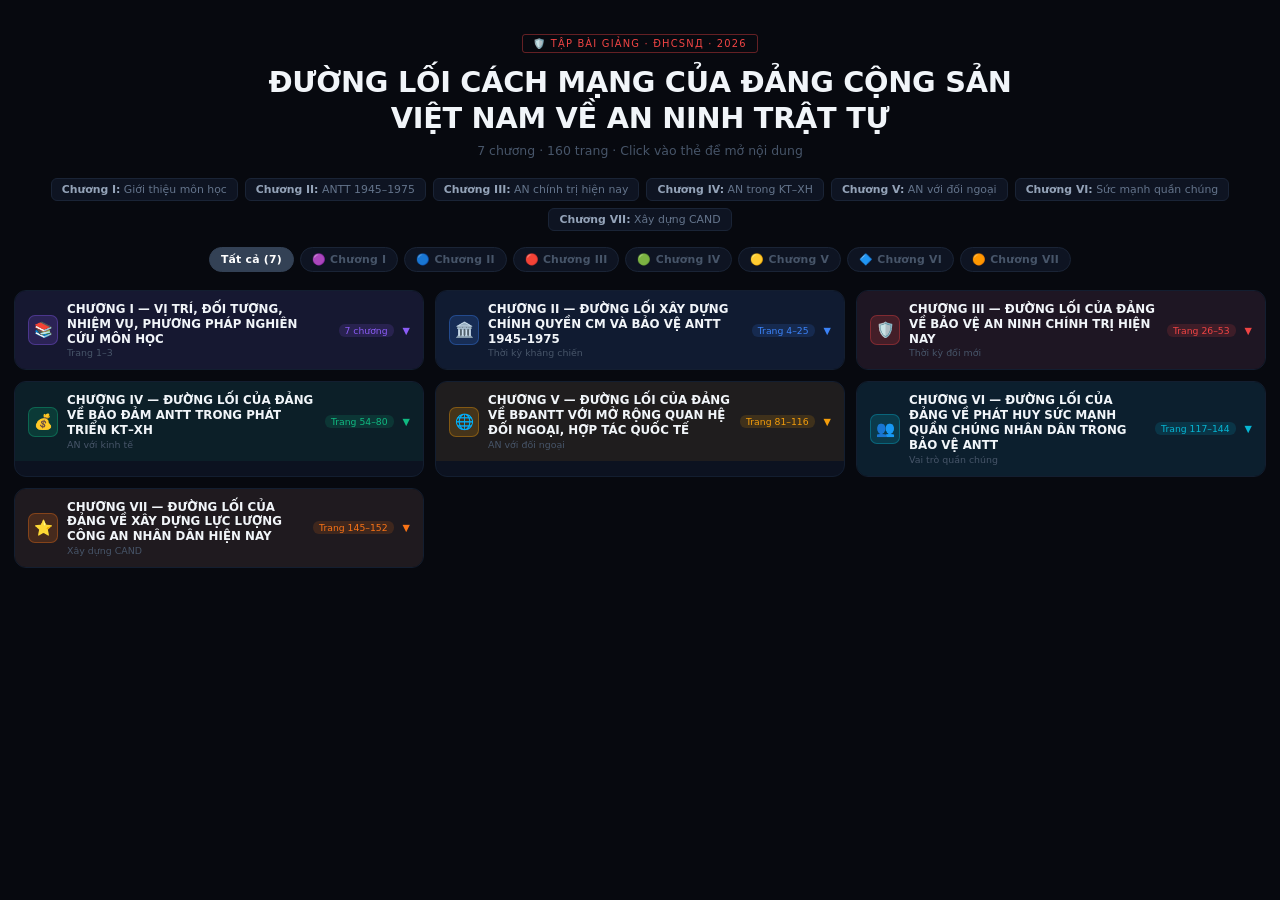
==== data/dlcm.html @ 5ccb7680 "Create dlcm.html" ====
<!DOCTYPE html>
<html lang="vi">
<head>
<meta charset="UTF-8">
<meta name="viewport" content="width=device-width, initial-scale=1.0">
<title>Mindmap — Đường Lối CM về ANTT</title>
<style>
*{box-sizing:border-box;margin:0;padding:0}
body{font-family:'Segoe UI',system-ui,sans-serif;background:#07090f;color:#e2e8f0;min-height:100vh}

.hdr{text-align:center;padding:32px 16px 10px}
.hdr-badge{display:inline-block;font-size:.62rem;letter-spacing:.12em;text-transform:uppercase;color:#ef4444;border:1px solid #ef444466;padding:3px 10px;border-radius:3px;margin-bottom:12px}
.hdr h1{font-size:clamp(1.1rem,3vw,1.8rem);font-weight:800;color:#f1f5f9;letter-spacing:-.01em;line-height:1.25}
.hdr p{color:#475569;font-size:.78rem;margin-top:6px}

.stats{display:flex;gap:7px;flex-wrap:wrap;justify-content:center;padding:10px 20px 16px}
.st{font-size:.68rem;color:#64748b;background:#0e1422;border:1px solid #1a2436;border-radius:6px;padding:4px 10px}
.st b{color:#94a3b8}

.tabs{display:flex;flex-wrap:wrap;gap:6px;justify-content:center;padding:0 16px 18px}
.tab{font-size:.68rem;font-weight:700;padding:5px 11px;border-radius:20px;border:1.5px solid #1a2436;background:#0e1422;color:#475569;cursor:pointer;transition:all .16s;letter-spacing:.02em}
.tab:hover{color:#cbd5e1;border-color:#334155}
.tab.on{color:#fff !important;background:var(--c) !important;border-color:var(--c) !important}

.grid{display:grid;grid-template-columns:repeat(auto-fill,minmax(305px,1fr));gap:11px;padding:0 14px 50px;max-width:1500px;margin:0 auto}

.card{background:#0c1220;border-radius:12px;border:1.5px solid #131e30;overflow:hidden;transition:transform .15s,box-shadow .15s}
.card:hover{transform:translateY(-2px);box-shadow:0 8px 24px rgba(0,0,0,.6)}
.card.on{border-color:var(--ac)}

.chd{display:flex;align-items:center;gap:9px;padding:11px 13px;cursor:pointer;background:color-mix(in srgb,var(--ac) 8%,#0c1220);user-select:none}
.cico{width:30px;height:30px;border-radius:7px;background:color-mix(in srgb,var(--ac) 18%,transparent);border:1px solid color-mix(in srgb,var(--ac) 35%,transparent);display:flex;align-items:center;justify-content:center;font-size:.95rem;flex-shrink:0}
.cmeta{flex:1;min-width:0}
.cttl{font-size:.74rem;font-weight:800;color:#f1f5f9;line-height:1.25}
.csub{font-size:.59rem;color:#475569;margin-top:1px}
.cbg{font-size:.58rem;padding:1px 6px;border-radius:6px;background:color-mix(in srgb,var(--ac) 15%,transparent);color:var(--ac);flex-shrink:0}
.carr{font-size:.6rem;color:var(--ac);flex-shrink:0;transition:transform .2s}
.card.on .carr{transform:rotate(180deg)}

.cbd{max-height:0;overflow:hidden;transition:max-height .35s ease}
.card.on .cbd{max-height:1400px;overflow-y:auto}
.cbd::-webkit-scrollbar{width:3px}
.cbd::-webkit-scrollbar-thumb{background:#1a2436}
.cbi{padding:11px 13px}

.sec{margin-bottom:10px}
.sec:last-child{margin-bottom:0}
.stt{font-size:.59rem;font-weight:800;text-transform:uppercase;letter-spacing:.08em;color:var(--ac);margin-bottom:4px;padding-bottom:3px;border-bottom:1px solid color-mix(in srgb,var(--ac) 18%,transparent);display:flex;align-items:center;gap:4px}
.stt::before{content:'';width:4px;height:4px;border-radius:50%;background:var(--ac);flex-shrink:0}

.ul{list-style:none;padding-left:5px;border-left:2px solid color-mix(in srgb,var(--ac) 30%,transparent)}
.ul li{font-size:.69rem;color:#6b8099;padding:2.5px 0 2.5px 8px;line-height:1.45;position:relative}
.ul li::before{content:'›';position:absolute;left:-1px;color:var(--ac);font-size:.72rem;top:2px}
.ul li b{color:#b8cce0;font-weight:600}
.ul li em{color:#60a5fa;font-style:normal}
.ul li u{text-decoration:none;color:#fbbf24}

/* sub-bullets */
.sub{list-style:none !important;padding-left:10px !important;border-left:1px dashed color-mix(in srgb,var(--ac) 20%,transparent) !important;margin-top:2px}
.sub li::before{content:'·' !important;left:0 !important;top:2px !important;font-size:.9rem !important}
.sub li{font-size:.66rem !important;color:#4d6680 !important}

/* timeline steps */
.steps{}
.step{display:flex;gap:7px;margin-bottom:6px;align-items:flex-start}
.snum{min-width:18px;height:18px;border-radius:50%;background:var(--ac);display:flex;align-items:center;justify-content:center;font-size:.58rem;font-weight:800;color:#fff;flex-shrink:0;margin-top:1px}
.stxt{font-size:.68rem;color:#6b8099;line-height:1.4}
.stxt b{color:#b8cce0}

/* compare 2 cols */
.cmp{display:grid;grid-template-columns:1fr 1fr;gap:6px;margin-top:4px}
.col h4{font-size:.6rem;font-weight:800;text-transform:uppercase;letter-spacing:.05em;color:var(--ac);margin-bottom:3px;padding-bottom:2px;border-bottom:1px solid color-mix(in srgb,var(--ac) 20%,transparent)}
.col ul{list-style:none;padding:0}
.col ul li{font-size:.66rem;color:#6b8099;padding:2px 0 2px 7px;position:relative;line-height:1.35}
.col ul li::before{content:'•';position:absolute;left:0;color:var(--ac);font-size:.55rem;top:4px}

/* pills */
.pills{display:flex;flex-direction:column;gap:4px;margin-top:4px}
.pill{display:flex;align-items:flex-start;gap:7px;padding:5px 8px;border-radius:5px;border:1px solid color-mix(in srgb,var(--ac) 20%,transparent);background:color-mix(in srgb,var(--ac) 6%,transparent)}
.pill-lbl{font-size:.62rem;font-weight:700;color:var(--ac);white-space:nowrap;min-width:80px;padding-top:1px}
.pill-txt{font-size:.66rem;color:#6b8099;line-height:1.35}

hr.div{border:none;border-top:1px solid #131e30;margin:8px 0}
.hidden{display:none!important}
</style>
</head>
<body>
<div class="hdr">
  <div class="hdr-badge">🛡️ Tập bài giảng · ĐHCSNД · 2026</div>
  <h1>ĐƯỜNG LỐI CÁCH MẠNG CỦA ĐẢNG CỘNG SẢN<br>VIỆT NAM VỀ AN NINH TRẬT TỰ</h1>
  <p>7 chương · 160 trang · Click vào thẻ để mở nội dung</p>
</div>

<div class="stats">
  <div class="st"><b>Chương I:</b> Giới thiệu môn học</div>
  <div class="st"><b>Chương II:</b> ANTT 1945–1975</div>
  <div class="st"><b>Chương III:</b> AN chính trị hiện nay</div>
  <div class="st"><b>Chương IV:</b> AN trong KT–XH</div>
  <div class="st"><b>Chương V:</b> AN với đối ngoại</div>
  <div class="st"><b>Chương VI:</b> Sức mạnh quần chúng</div>
  <div class="st"><b>Chương VII:</b> Xây dựng CAND</div>
</div>

<div class="tabs">
  <div class="tab on" data-f="all" style="--c:#334155">Tất cả (7)</div>
  <div class="tab" data-f="c1" style="--c:#8b5cf6">🟣 Chương I</div>
  <div class="tab" data-f="c2" style="--c:#3b82f6">🔵 Chương II</div>
  <div class="tab" data-f="c3" style="--c:#ef4444">🔴 Chương III</div>
  <div class="tab" data-f="c4" style="--c:#10b981">🟢 Chương IV</div>
  <div class="tab" data-f="c5" style="--c:#f59e0b">🟡 Chương V</div>
  <div class="tab" data-f="c6" style="--c:#06b6d4">🔷 Chương VI</div>
  <div class="tab" data-f="c7" style="--c:#f97316">🟠 Chương VII</div>
</div>

<div class="grid" id="grid"></div>

<script>
const DATA=[
/* ═══ CHƯƠNG I ═══ */
{id:'c1',ac:'#8b5cf6',ico:'📚',bg:'7 chương',
title:'CHƯƠNG I — VỊ TRÍ, ĐỐI TƯỢNG, NHIỆM VỤ, PHƯƠNG PHÁP NGHIÊN CỨU MÔN HỌC',
sub:'Trang 1–3',
html:`
<div class="sec"><div class="stt">I. Vị trí môn học</div>
<ul class="ul">
  <li>Thuộc <b>các môn lý luận chính trị</b> trong chương trình đào tạo CAND</li>
  <li>Nghiên cứu vận dụng <b>chủ nghĩa Mác–Lênin</b> vào thực tiễn bảo vệ chính quyền cách mạng và Tổ quốc XHCN</li>
  <li>Trang bị kiến thức về <b>quá trình Đảng lãnh đạo ANTT</b> từ 1945 đến nay</li>
  <li>Góp phần củng cố <b>niềm tin vào vai trò lãnh đạo của Đảng</b> đối với cán bộ, chiến sỹ CAND</li>
  <li>Trang bị phương pháp luận <b>nắm bắt tình hình, dự báo xu hướng</b> vận động của thực tiễn</li>
</ul></div>
<div class="sec"><div class="stt">II. Đối tượng & Nhiệm vụ nghiên cứu</div>
<ul class="ul">
  <li><b>Đối tượng:</b> Đường lối, chủ trương, chính sách của Đảng CSVN về bảo vệ ANTT trong các thời kỳ lịch sử</li>
  <li><b>Nhiệm vụ 1:</b> Làm rõ <em>cơ sở lý luận, thực tiễn</em> hình thành đường lối ANTT của Đảng</li>
  <li><b>Nhiệm vụ 2:</b> Phân tích <em>nội dung đường lối</em> qua từng giai đoạn lịch sử</li>
  <li><b>Nhiệm vụ 3:</b> Rút ra <em>bài học kinh nghiệm</em> phục vụ công tác CAND hiện nay</li>
</ul></div>
<div class="sec"><div class="stt">III. Phương pháp nghiên cứu</div>
<ul class="ul">
  <li><b>Cơ sở phương pháp luận:</b> Chủ nghĩa duy vật biện chứng và duy vật lịch sử</li>
  <li><b>Phương pháp lịch sử – logic:</b> Phân tích sự kiện gắn với bối cảnh cụ thể</li>
  <li><b>Phương pháp phân tích tổng hợp:</b> Từ thực tiễn rút ra quy luật, bài học</li>
  <li><b>Phương pháp so sánh:</b> Đối chiếu giữa các giai đoạn, các thời kỳ</li>
  <li>Gắn lý luận với <em>thực tiễn công tác bảo vệ ANTT</em></li>
</ul></div>
`},

/* ═══ CHƯƠNG II ═══ */
{id:'c2',ac:'#3b82f6',ico:'🏛️',bg:'Trang 4–25',
title:'CHƯƠNG II — ĐƯỜNG LỐI XÂY DỰNG CHÍNH QUYỀN CM VÀ BẢO VỆ ANTT 1945–1975',
sub:'Thời kỳ kháng chiến',
html:`
<div class="sec"><div class="stt">I. Giai đoạn 1945–1954</div>
<div class="sec"><div class="stt" style="font-size:.56rem">1. Chủ trương 1945–1946 (Chỉ thị Kháng chiến kiến quốc 25/11/1945)</div>
<ul class="ul">
  <li><b>Bối cảnh:</b> Chính quyền non trẻ đối phó "thù trong giặc ngoài" — Pháp tái xâm lược, Tưởng Giới Thạch chiếm miền Bắc</li>
  <li><b>4 nhiệm vụ cấp bách:</b> <em>Củng cố chính quyền – Chống thực dân Pháp – Bài trừ nội phản – Cải thiện đời sống nhân dân</em></li>
  <li><b>Về AN:</b> Trừng trị bọn phản quốc, bọn chia rẽ, bọn đầu cơ tích trữ, bọn lạm quyền nhiễu dân</li>
  <li><b>Đề phòng:</b> Bọn Tưởng và tay sai, phản động Nhật, Việt gian thân Pháp chui vào Đảng phá hoại</li>
  <li><b>Kết quả:</b> Xây dựng nền móng chế độ dân chủ nhân dân; Quốc hội, Hiến pháp, CAND được thiết lập</li>
</ul></div>
<div class="sec"><div class="stt" style="font-size:.56rem">2. Chủ trương kháng chiến chống Pháp 1946–1954</div>
<ul class="ul">
  <li><b>Ngày 19/12/1946:</b> Lời kêu gọi Toàn quốc kháng chiến — Bác Hồ phát trên Đài TNVN</li>
  <li><b>Đường lối:</b> Kháng chiến toàn dân, toàn diện, trường kỳ, tự lực cánh sinh</li>
  <li><b>Bảo vệ ANTT:</b> Xây dựng lực lượng vũ trang nhân dân, bảo vệ vùng hậu phương kháng chiến</li>
  <li><b>Chiến thắng Điện Biên Phủ (5/1954)</b> → Hiệp định Genève → miền Bắc hoàn toàn giải phóng</li>
</ul></div></div>
<div class="sec"><div class="stt">II. Giai đoạn 1954–1975</div>
<div class="sec"><div class="stt" style="font-size:.56rem">1. Giai đoạn 1954–1964</div>
<ul class="ul">
  <li><b>Nhiệm vụ kép:</b> Miền Bắc xây dựng XHCN + Miền Nam tiếp tục cách mạng dân tộc dân chủ</li>
  <li>Đấu tranh chống âm mưu <b>chia cắt lâu dài</b> đất nước của đế quốc Mỹ–Diệm</li>
  <li>Xây dựng <b>lực lượng CAND chính quy</b> bảo vệ hậu phương miền Bắc</li>
</ul></div>
<div class="sec"><div class="stt" style="font-size:.56rem">2. Giai đoạn 1965–1975</div>
<ul class="ul">
  <li>Mỹ leo thang chiến tranh → <b>chiến đấu chống chiến tranh phá hoại miền Bắc</b></li>
  <li>Đường lối: Phát huy sức mạnh toàn dân + phát triển lực lượng vũ trang ba thứ quân</li>
  <li>CAND bảo vệ trật tự hậu phương, đấu tranh chống gián điệp, biệt kích</li>
  <li><b>30/4/1975:</b> Đại thắng Mùa Xuân — Thống nhất Tổ quốc</li>
</ul></div>
<div class="sec"><div class="stt" style="font-size:.56rem">3. Kết quả & Bài học kinh nghiệm</div>
<ul class="ul">
  <li>Bảo vệ vững chắc <b>chính quyền cách mạng</b> qua 30 năm kháng chiến</li>
  <li>Bài học: <em>Phát huy sức mạnh toàn dân, kết hợp đấu tranh chính trị – quân sự – AN</em></li>
  <li>Xây dựng được lực lượng <b>CAND trung thành, tinh nhuệ</b> phục vụ kháng chiến</li>
</ul></div>
`},

/* ═══ CHƯƠNG III ═══ */
{id:'c3',ac:'#ef4444',ico:'🛡️',bg:'Trang 26–53',
title:'CHƯƠNG III — ĐƯỜNG LỐI CỦA ĐẢNG VỀ BẢO VỆ AN NINH CHÍNH TRỊ HIỆN NAY',
sub:'Thời kỳ đổi mới',
html:`
<div class="sec"><div class="stt">I. Chủ trương của Đảng về AN chính trị</div>
<div class="sec"><div class="stt" style="font-size:.56rem">1. Các yếu tố tác động</div>
<ul class="ul">
  <li><b>Bên ngoài:</b> CNXH thế giới sụp đổ (Liên Xô, Đông Âu 1989–1991); chủ nghĩa đế quốc đẩy mạnh <em>"diễn biến hòa bình"</em></li>
  <li><b>Bên trong:</b> Khó khăn kinh tế–xã hội thời kỳ bao cấp; các thế lực thù địch lợi dụng kích động</li>
  <li><b>Việt Nam</b> trở thành <u>trọng điểm đánh phá</u> trong chiến lược diễn biến hòa bình của đế quốc Mỹ</li>
</ul></div>
<div class="sec"><div class="stt" style="font-size:.56rem">2. Quan điểm cơ bản của Đảng (từ Đại hội VI–XIV)</div>
<ul class="ul">
  <li><b>NQ 03-NQ/HNTW (1992):</b> Lần đầu tiên đánh giá toàn diện về chống diễn biến hòa bình
    <ul class="sub">
      <li>Mỹ là "kẻ thù cơ bản, lâu dài, nguy hiểm trước mắt"</li>
      <li>Chống diễn biến hòa bình, bạo loạn lật đổ là "nhiệm vụ cấp bách hàng đầu"</li>
    </ul>
  </li>
  <li><b>Kết hợp chiến lược thống nhất:</b> Phát triển KT–XH với bảo vệ ANTT; quốc phòng toàn dân với thế trận AN nhân dân</li>
  <li><b>Phát huy sức mạnh tổng hợp</b> của cả hệ thống chính trị dưới sự lãnh đạo của Đảng</li>
  <li><b>Tư tưởng chủ đạo:</b> Lấy "phong trào quần chúng" làm nền tảng sức mạnh</li>
  <li>Sử dụng đồng bộ các biện pháp — <em>lấy phòng ngừa là cơ bản</em></li>
  <li>CAND là <b>lực lượng xung kích, nòng cốt</b> trong đấu tranh bảo vệ ANTT</li>
</ul></div></div>
<div class="sec"><div class="stt">II. Đảng lãnh đạo bảo vệ AN chính trị</div>
<ul class="ul">
  <li><b>Sự chỉ đạo với ban ngành:</b> Hệ thống chính trị từ Trung ương đến cơ sở đều có trách nhiệm BVAN</li>
  <li><b>Bảo vệ trận địa tư tưởng XHCN:</b> Chống xâm lăng văn hóa, bảo vệ nền tảng tư tưởng của Đảng</li>
  <li><b>Bảo vệ AN nội bộ chính trị:</b> Phòng ngừa nội gián, phản động chui vào Đảng, chính quyền</li>
  <li><b>Bảo vệ AN tôn giáo, dân tộc:</b> Ngăn chặn lợi dụng tôn giáo phá hoại đoàn kết dân tộc</li>
  <li><b>Bảo vệ AN kinh tế:</b> Ngăn chặn hoạt động phá hoại kinh tế, gây bất ổn xã hội</li>
</ul></div>
<div class="sec"><div class="stt">III. Thành công & Kinh nghiệm của Đảng</div>
<div class="pills">
  <div class="pill"><span class="pill-lbl">Thành công 1</span><span class="pill-txt">Giữ vững ổn định chính trị, tạo môi trường thuận lợi cho công cuộc đổi mới</span></div>
  <div class="pill"><span class="pill-lbl">Thành công 2</span><span class="pill-txt">Đập tan nhiều âm mưu diễn biến hòa bình, bạo loạn lật đổ của thế lực thù địch</span></div>
  <div class="pill"><span class="pill-lbl">Thành công 3</span><span class="pill-txt">Xây dựng được hệ thống tư duy mới về ANCT trong điều kiện đổi mới và hội nhập</span></div>
  <div class="pill"><span class="pill-lbl">Kinh nghiệm 1</span><span class="pill-txt">Đặt nhiệm vụ BVTQ trong tổng thể nhiệm vụ xây dựng và bảo vệ đất nước</span></div>
  <div class="pill"><span class="pill-lbl">Kinh nghiệm 2</span><span class="pill-txt">Kết hợp chặt chẽ quốc phòng–an ninh; phát huy sức mạnh toàn dân</span></div>
  <div class="pill"><span class="pill-lbl">Kinh nghiệm 3</span><span class="pill-txt">Xây dựng CAND trong sạch vững mạnh, làm nòng cốt bảo vệ ANCT</span></div>
</div></div>
`},

/* ═══ CHƯƠNG IV ═══ */
{id:'c4',ac:'#10b981',ico:'💰',bg:'Trang 54–80',
title:'CHƯƠNG IV — ĐƯỜNG LỐI CỦA ĐẢNG VỀ BẢO ĐẢM ANTT TRONG PHÁT TRIỂN KT–XH',
sub:'AN với kinh tế',
html:`
<div class="sec"><div class="stt">I. Mối quan hệ biện chứng ANTT – Phát triển KT–XH</div>
<ul class="ul">
  <li><b>Mối quan hệ 1:</b> Kết hợp BĐANTT với phát triển KT–XH phản ánh <em>quan hệ biện chứng giữa 2 nhiệm vụ chiến lược</em> — xây dựng XHCN và bảo vệ Tổ quốc XHCN</li>
  <li><b>Mối quan hệ 2:</b> BĐANTT vừa là <u>điều kiện</u> vừa là <u>nội dung</u> của phát triển KT–XH — và ngược lại</li>
  <li><b>Mối quan hệ 3:</b> Trong điều kiện hiện nay, BĐANTT là <em>nhiệm vụ trọng yếu thường xuyên</em> của toàn dân và Nhà nước</li>
  <li>KT–XH phát triển → <b>tạo nền tảng vật chất</b> cho ANTT; ANTT ổn định → <b>tạo môi trường</b> cho KT–XH phát triển</li>
</ul></div>
<div class="sec"><div class="stt">II. Chủ trương của Đảng về BĐANTT trong phát triển KT–XH</div>
<ul class="ul">
  <li><b>Chủ trương xuyên suốt:</b> Kết hợp BĐANTT và phát triển KT–XH trong <em>mọi kế hoạch KT–XH</em></li>
  <li><b>AN kinh tế:</b> Ngăn chặn hoạt động buôn lậu, gian lận thương mại, tội phạm kinh tế, tham nhũng</li>
  <li><b>AN nông thôn:</b> Giải quyết ổn thỏa tranh chấp đất đai, không để tích tụ thành điểm nóng</li>
  <li><b>AN đô thị:</b> Kiểm soát nhập cư, phòng chống tội phạm, trật tự đô thị</li>
  <li><b>AN lao động:</b> Ngăn chặn đình công bất hợp pháp, bảo vệ quyền lợi hợp pháp người lao động</li>
  <li><b>AN môi trường:</b> Phòng chống tội phạm môi trường, ô nhiễm gây bất ổn xã hội</li>
</ul></div>
<div class="sec"><div class="stt">III. Nhiệm vụ trọng tâm BĐANTT trong thời gian tới</div>
<div class="sec"><div class="stt" style="font-size:.56rem">1. Tình hình tác động</div>
<ul class="ul">
  <li>Thế giới: <b>Cạnh tranh chiến lược các nước lớn</b> gay gắt; xung đột cục bộ; khủng hoảng kinh tế toàn cầu</li>
  <li>Trong nước: Kinh tế phát triển nhưng <b>các vấn đề xã hội, tội phạm</b> ngày càng phức tạp</li>
  <li>Thế lực thù địch tiếp tục <em>lợi dụng vấn đề dân chủ, nhân quyền, dân tộc, tôn giáo</em> chống phá</li>
</ul></div>
<div class="sec"><div class="stt" style="font-size:.56rem">2. Mục tiêu & Nhiệm vụ</div>
<div class="pills">
  <div class="pill"><span class="pill-lbl">Mục tiêu</span><span class="pill-txt">Xây dựng xã hội trật tự, kỷ cương, an toàn, lành mạnh; bảo vệ cuộc sống bình yên của nhân dân</span></div>
  <div class="pill"><span class="pill-lbl">Nhiệm vụ 1</span><span class="pill-txt">Phòng ngừa, đấu tranh với tội phạm và các vi phạm pháp luật về ANTT</span></div>
  <div class="pill"><span class="pill-lbl">Nhiệm vụ 2</span><span class="pill-txt">Kiềm chế, làm giảm tội phạm và tệ nạn xã hội; giữ gìn TTATXH</span></div>
  <div class="pill"><span class="pill-lbl">Nhiệm vụ 3</span><span class="pill-txt">Xây dựng phong trào toàn dân bảo vệ ANTQ gắn với các phong trào xã hội</span></div>
  <div class="pill"><span class="pill-lbl">Nhiệm vụ 4</span><span class="pill-txt">Tăng cường pháp chế XHCN; hoàn thiện hệ thống pháp luật về ANTT</span></div>
</div></div></div>
`},

/* ═══ CHƯƠNG V ═══ */
{id:'c5',ac:'#f59e0b',ico:'🌐',bg:'Trang 81–116',
title:'CHƯƠNG V — ĐƯỜNG LỐI CỦA ĐẢNG VỀ BĐANTT VỚI MỞ RỘNG QUAN HỆ ĐỐI NGOẠI, HỢP TÁC QUỐC TẾ',
sub:'AN với đối ngoại',
html:`
<div class="sec"><div class="stt">I. Quá trình hình thành đường lối</div>
<div class="steps">
  <div class="step"><div class="snum">1</div><div class="stxt"><b>1975–1986:</b> Củng cố quan hệ với phe XHCN; Bảo vệ AN sau giải phóng; Đối phó bọn gián điệp Mỹ và các thế lực phản động nước ngoài. NQ 31-NQ/TW (1980) xác định nhiệm vụ BVANCТ trong tình hình mới</div></div>
  <div class="step"><div class="snum">2</div><div class="stxt"><b>1986–1996:</b> Đổi mới tư duy — "Việt Nam muốn làm bạn với tất cả các nước". NQ 13 Bộ Chính trị (1988): chuyển từ đối đầu sang <em>đấu tranh và hợp tác trong cùng tồn tại hòa bình</em>; Đa dạng hóa, đa phương hóa quan hệ quốc tế</div></div>
  <div class="step"><div class="snum">3</div><div class="stxt"><b>Từ 1996 đến nay:</b> Phương châm: <em>"Chủ động, tích cực hội nhập quốc tế"</em>; là bạn, là đối tác tin cậy, là thành viên có trách nhiệm trong cộng đồng quốc tế; gắn hội nhập với BVANCQ</div></div>
</div></div>
<div class="sec"><div class="stt">II. Nội dung chủ trương của Đảng</div>
<div class="sec"><div class="stt" style="font-size:.56rem">1. Tác động tình hình thế giới và trong nước</div>
<ul class="ul">
  <li><b>Toàn cầu hóa:</b> Tạo cơ hội phát triển nhưng cũng đặt ra thách thức về <em>chủ quyền an ninh</em></li>
  <li><b>Cạnh tranh chiến lược:</b> Các nước lớn cạnh tranh ảnh hưởng khu vực, tác động đến Việt Nam</li>
  <li><b>Tình hình Biển Đông:</b> Tranh chấp chủ quyền phức tạp, đe dọa AN biển đảo</li>
  <li><b>Khủng bố, tội phạm xuyên quốc gia:</b> Ma túy, buôn người, tội phạm mạng ngày càng nghiêm trọng</li>
</ul></div>
<div class="sec"><div class="stt" style="font-size:.56rem">2. Mục tiêu và tư tưởng chỉ đạo</div>
<ul class="ul">
  <li>Bảo vệ <b>độc lập, chủ quyền, toàn vẹn lãnh thổ</b> trong quá trình hội nhập</li>
  <li>Kết hợp chặt chẽ <em>nhiệm vụ đối ngoại với bảo đảm ANTT</em></li>
  <li>Giải quyết tranh chấp bằng <b>biện pháp hòa bình</b>, tuân thủ luật pháp quốc tế</li>
  <li>Kiên quyết, kiên trì đấu tranh bảo vệ lợi ích quốc gia – dân tộc</li>
</ul></div>
<div class="sec"><div class="stt" style="font-size:.56rem">3. Chủ trương, chính sách cụ thể</div>
<ul class="ul">
  <li><b>Hợp tác AN–CAND:</b> Tăng cường quan hệ với cơ quan AN các nước ASEAN, theo sáng kiến của BCA Việt Nam</li>
  <li><b>Phòng chống tội phạm xuyên quốc gia:</b> Ký hiệp định tương trợ tư pháp, dẫn độ tội phạm</li>
  <li><b>Bảo vệ pháp lý:</b> Bổ sung hoàn thiện hệ thống pháp luật về ANQG trong bối cảnh hội nhập</li>
  <li><b>Kiểm soát viện trợ nước ngoài:</b> Giám sát hoạt động tài trợ trong lĩnh vực pháp luật hình sự, cải cách tư pháp</li>
  <li>Tham mưu xử lý tốt <b>quan hệ với các nước lớn</b>; tránh bị cuốn vào đối đầu, xung đột vũ trang</li>
</ul></div></div>
`},

/* ═══ CHƯƠNG VI ═══ */
{id:'c6',ac:'#06b6d4',ico:'👥',bg:'Trang 117–144',
title:'CHƯƠNG VI — ĐƯỜNG LỐI CỦA ĐẢNG VỀ PHÁT HUY SỨC MẠNH QUẦN CHÚNG NHÂN DÂN TRONG BẢO VỆ ANTT',
sub:'Vai trò quần chúng',
html:`
<div class="sec"><div class="stt">I. Quan điểm Mác–Lênin & Tư tưởng Hồ Chí Minh</div>
<ul class="ul">
  <li><b>Quần chúng nhân dân:</b> Là người tạo ra lịch sử; là động lực của mọi cuộc cách mạng xã hội
    <ul class="sub">
      <li>Bao gồm: giai cấp công nhân, nông dân, trí thức, tầng lớp tiểu tư sản tiến bộ và các giai tầng khác</li>
    </ul>
  </li>
  <li><b>An ninh, trật tự:</b> Là trạng thái xã hội <em>bình yên, an toàn, ổn định</em>, được pháp luật bảo đảm</li>
  <li><b>Tư tưởng HCM:</b> "Dân là gốc" — <em>"Lấy dân làm gốc"</em> là nguyên tắc xuyên suốt; CAND là "đầy tớ của nhân dân"</li>
  <li>Sức mạnh bảo vệ ANTT <b>bắt nguồn từ nhân dân</b>; không dựa vào dân thì không thể giữ được AN</li>
  <li>Phương châm: <b>Phòng ngừa tội phạm từ cơ sở</b>, từ cộng đồng dân cư</li>
</ul></div>
<div class="sec"><div class="stt">II. Phát huy sức mạnh quần chúng — Thực tiễn</div>
<div class="sec"><div class="stt" style="font-size:.56rem">1. Quan điểm của Đảng hiện nay</div>
<ul class="ul">
  <li>Phong trào <b>"Toàn dân bảo vệ An ninh Tổ quốc"</b> là nền tảng chiến lược</li>
  <li>Gắn phong trào TDVBANTQ với <em>xây dựng nông thôn mới, đô thị văn minh</em></li>
  <li>Phát huy vai trò <b>Mặt trận Tổ quốc và các đoàn thể</b> trong tham gia bảo vệ ANTT</li>
  <li>Xây dựng <b>địa bàn dân cư an toàn</b>: tổ dân phố, thôn, bản an toàn về ANTT</li>
</ul></div>
<div class="sec"><div class="stt" style="font-size:.56rem">2. Một số nhiệm vụ trọng tâm</div>
<div class="pills">
  <div class="pill"><span class="pill-lbl">Nhiệm vụ 1</span><span class="pill-txt">Tuyên truyền, giáo dục nâng cao ý thức trách nhiệm của nhân dân với ANTT</span></div>
  <div class="pill"><span class="pill-lbl">Nhiệm vụ 2</span><span class="pill-txt">Xây dựng, củng cố lực lượng nòng cốt quần chúng tại cơ sở (tổ trưởng dân phố, trưởng thôn, bản...)</span></div>
  <div class="pill"><span class="pill-lbl">Nhiệm vụ 3</span><span class="pill-txt">Phát huy vai trò của các cơ quan, tổ chức, doanh nghiệp trong tham gia bảo đảm ANTT</span></div>
  <div class="pill"><span class="pill-lbl">Nhiệm vụ 4</span><span class="pill-txt">Tăng cường quan hệ gắn bó CAND với nhân dân; CAND phục vụ nhân dân là trên hết</span></div>
  <div class="pill"><span class="pill-lbl">Nhiệm vụ 5</span><span class="pill-txt">Đẩy mạnh phong trào tố giác tội phạm; bảo vệ người dám tố giác tội phạm</span></div>
  <div class="pill"><span class="pill-lbl">Nhiệm vụ 6</span><span class="pill-txt">Xây dựng cơ chế phối hợp CAND–chính quyền–đoàn thể ở địa phương</span></div>
</div></div></div>
`},

/* ═══ CHƯƠNG VII ═══ */
{id:'c7',ac:'#f97316',ico:'⭐',bg:'Trang 145–152',
title:'CHƯƠNG VII — ĐƯỜNG LỐI CỦA ĐẢNG VỀ XÂY DỰNG LỰC LƯỢNG CÔNG AN NHÂN DÂN HIỆN NAY',
sub:'Xây dựng CAND',
html:`
<div class="sec"><div class="stt">I. Chủ trương của Đảng về xây dựng CAND</div>
<div class="sec"><div class="stt" style="font-size:.56rem">1. Tình hình thế giới và trong nước</div>
<ul class="ul">
  <li><b>Thế giới:</b> Cách mạng CN 4.0 tạo ra thách thức mới về tội phạm công nghệ cao, an ninh mạng</li>
  <li><b>Trong nước:</b> Tội phạm ngày càng <em>chuyên nghiệp, có tổ chức xuyên quốc gia</em>; tình hình ANTT phức tạp</li>
  <li><b>Yêu cầu:</b> Cần lực lượng CAND <em>chính quy, tinh nhuệ, hiện đại</em> để đáp ứng yêu cầu bảo vệ ANTT</li>
  <li><b>Đặt ra yêu cầu mới:</b> Cán bộ CAND phải có trình độ cao về pháp luật, chính trị, nghiệp vụ, ngoại ngữ, CNTT</li>
</ul></div>
<div class="sec"><div class="stt" style="font-size:.56rem">2. Đường lối của Đảng</div>
<ul class="ul">
  <li>Xây dựng CAND <b>tuyệt đối trung thành</b> với Đảng, Nhà nước, nhân dân và chế độ XHCN</li>
  <li>Đặt dưới <b>sự lãnh đạo tuyệt đối, trực tiếp về mọi mặt</b> của Đảng CSVN</li>
  <li>CAND vừa có tính <b>giai cấp</b> (bảo vệ giai cấp công nhân và nhân dân lao động) vừa có tính <b>nhân dân</b> (phục vụ nhân dân)</li>
  <li>Xây dựng CAND theo hướng <em>"cách mạng, chính quy, tinh nhuệ, từng bước hiện đại"</em></li>
  <li>Kết hợp <b>lực lượng chuyên trách, nửa chuyên trách</b> với phong trào quần chúng</li>
</ul></div></div>
<div class="sec"><div class="stt">II. Phương hướng, nhiệm vụ xây dựng CAND</div>
<div class="sec"><div class="stt" style="font-size:.56rem">1. Phương hướng & Mục tiêu</div>
<ul class="ul">
  <li><b>Chính trị:</b> Xây dựng CAND <em>trong sạch, vững mạnh về chính trị</em> — kiên định lập trường Mác–Lênin, tư tưởng HCM</li>
  <li><b>Tổ chức:</b> Tinh gọn bộ máy, nâng cao hiệu quả quản lý; phân cấp rõ ràng trách nhiệm</li>
  <li><b>Nghiệp vụ:</b> Đổi mới phương pháp, chiến thuật nghiệp vụ đáp ứng yêu cầu mới</li>
  <li><b>Hiện đại:</b> Đầu tư trang thiết bị công nghệ cao; ứng dụng AI, CNTT trong điều tra, quản lý ANTT</li>
  <li><b>Pháp luật:</b> Hoàn thiện hành lang pháp lý cho hoạt động của CAND</li>
</ul></div>
<div class="sec"><div class="stt" style="font-size:.56rem">2. Nhiệm vụ cụ thể</div>
<div class="pills">
  <div class="pill"><span class="pill-lbl">Nhiệm vụ 1</span><span class="pill-txt">Xây dựng CAND vững mạnh về chính trị, tư tưởng — chống suy thoái, "tự diễn biến", "tự chuyển hóa"</span></div>
  <div class="pill"><span class="pill-lbl">Nhiệm vụ 2</span><span class="pill-txt">Đổi mới, kiện toàn tổ chức bộ máy CAND tinh gọn, hoạt động hiệu lực, hiệu quả</span></div>
  <div class="pill"><span class="pill-lbl">Nhiệm vụ 3</span><span class="pill-txt">Xây dựng đội ngũ cán bộ có bản lĩnh chính trị vững vàng, đạo đức trong sáng, năng lực chuyên môn giỏi</span></div>
  <div class="pill"><span class="pill-lbl">Nhiệm vụ 4</span><span class="pill-txt">Đầu tư nâng cao tiềm lực hậu cần, kỹ thuật, KHCN phục vụ công tác chiến đấu và xây dựng lực lượng</span></div>
  <div class="pill"><span class="pill-lbl">Nhiệm vụ 5</span><span class="pill-txt">Hoàn thiện hệ thống pháp luật tạo hành lang pháp lý vững chắc cho BVANCQ, BĐTTATXH</span></div>
  <div class="pill"><span class="pill-lbl">Nhiệm vụ 6</span><span class="pill-txt">Đẩy mạnh hợp tác quốc tế CAND — mở rộng quan hệ với cơ quan AN các nước ASEAN và thế giới</span></div>
</div></div></div>
`}
];

function mk(d){
  const el=document.createElement('div');
  el.className='card';el.dataset.id=d.id;
  el.style.cssText=`--ac:${d.ac}`;
  el.innerHTML=`
    <div class="chd">
      <div class="cico">${d.ico}</div>
      <div class="cmeta">
        <div class="cttl">${d.title}</div>
        <div class="csub">${d.sub}</div>
      </div>
      <div class="cbg">${d.bg}</div>
      <div class="carr">▼</div>
    </div>
    <div class="cbd"><div class="cbi">${d.html}</div></div>`;
  el.querySelector('.chd').onclick=()=>el.classList.toggle('on');
  return el;
}

const grid=document.getElementById('grid');
DATA.forEach(d=>grid.appendChild(mk(d)));

document.querySelectorAll('.tab').forEach(t=>{
  t.onclick=function(){
    document.querySelectorAll('.tab').forEach(x=>{x.classList.remove('on');});
    this.classList.add('on');
    const f=this.dataset.f;
    document.querySelectorAll('.card').forEach(c=>{
      c.classList[f==='all'||c.dataset.id===f?'remove':'add']('hidden');
    });
  };
});
</script>
</body>
</html>
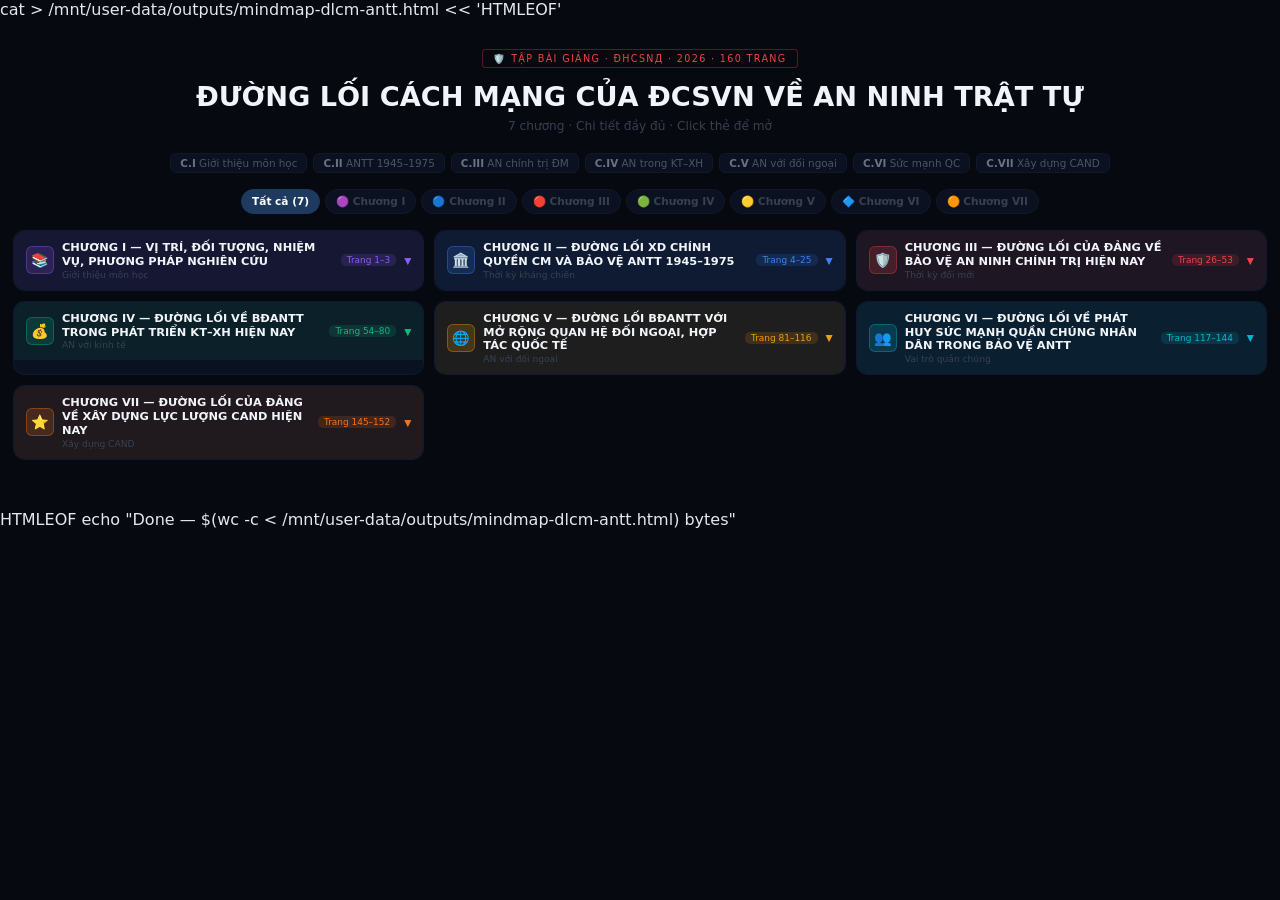
==== commit 52f2c279: "Update dlcm.html" ====
--- a/data/dlcm.html
+++ b/data/dlcm.html
@@ -1,108 +1,91 @@
+cat > /mnt/user-data/outputs/mindmap-dlcm-antt.html << 'HTMLEOF'
 <!DOCTYPE html>
 <html lang="vi">
 <head>
 <meta charset="UTF-8">
 <meta name="viewport" content="width=device-width, initial-scale=1.0">
-<title>Mindmap — Đường Lối CM về ANTT</title>
+<title>Mindmap Chi Tiết — ĐLCM về ANTT</title>
 <style>
 *{box-sizing:border-box;margin:0;padding:0}
-body{font-family:'Segoe UI',system-ui,sans-serif;background:#07090f;color:#e2e8f0;min-height:100vh}
-
-.hdr{text-align:center;padding:32px 16px 10px}
-.hdr-badge{display:inline-block;font-size:.62rem;letter-spacing:.12em;text-transform:uppercase;color:#ef4444;border:1px solid #ef444466;padding:3px 10px;border-radius:3px;margin-bottom:12px}
-.hdr h1{font-size:clamp(1.1rem,3vw,1.8rem);font-weight:800;color:#f1f5f9;letter-spacing:-.01em;line-height:1.25}
-.hdr p{color:#475569;font-size:.78rem;margin-top:6px}
-
-.stats{display:flex;gap:7px;flex-wrap:wrap;justify-content:center;padding:10px 20px 16px}
-.st{font-size:.68rem;color:#64748b;background:#0e1422;border:1px solid #1a2436;border-radius:6px;padding:4px 10px}
-.st b{color:#94a3b8}
-
-.tabs{display:flex;flex-wrap:wrap;gap:6px;justify-content:center;padding:0 16px 18px}
-.tab{font-size:.68rem;font-weight:700;padding:5px 11px;border-radius:20px;border:1.5px solid #1a2436;background:#0e1422;color:#475569;cursor:pointer;transition:all .16s;letter-spacing:.02em}
-.tab:hover{color:#cbd5e1;border-color:#334155}
-.tab.on{color:#fff !important;background:var(--c) !important;border-color:var(--c) !important}
-
-.grid{display:grid;grid-template-columns:repeat(auto-fill,minmax(305px,1fr));gap:11px;padding:0 14px 50px;max-width:1500px;margin:0 auto}
-
-.card{background:#0c1220;border-radius:12px;border:1.5px solid #131e30;overflow:hidden;transition:transform .15s,box-shadow .15s}
-.card:hover{transform:translateY(-2px);box-shadow:0 8px 24px rgba(0,0,0,.6)}
+body{font-family:'Segoe UI',system-ui,sans-serif;background:#060910;color:#e2e8f0;min-height:100vh}
+.hdr{text-align:center;padding:30px 16px 10px}
+.hdr-badge{display:inline-block;font-size:.6rem;letter-spacing:.14em;text-transform:uppercase;color:#ef4444;border:1px solid #ef444455;padding:3px 10px;border-radius:3px;margin-bottom:12px}
+.hdr h1{font-size:clamp(1rem,2.8vw,1.7rem);font-weight:800;color:#f1f5f9;line-height:1.25}
+.hdr p{color:#374151;font-size:.76rem;margin-top:5px}
+.stats{display:flex;gap:6px;flex-wrap:wrap;justify-content:center;padding:10px 16px 16px}
+.st{font-size:.65rem;color:#4b5563;background:#0b1120;border:1px solid #111827;border-radius:6px;padding:3px 9px}
+.st b{color:#6b7280}
+.tabs{display:flex;flex-wrap:wrap;gap:5px;justify-content:center;padding:0 14px 16px}
+.tab{font-size:.66rem;font-weight:700;padding:5px 10px;border-radius:20px;border:1.5px solid #111827;background:#0b1120;color:#374151;cursor:pointer;transition:all .15s}
+.tab:hover{color:#9ca3af;border-color:#1f2937}
+.tab.on{color:#fff!important;background:var(--c)!important;border-color:var(--c)!important}
+.grid{display:grid;grid-template-columns:repeat(auto-fill,minmax(310px,1fr));gap:10px;padding:0 13px 50px;max-width:1600px;margin:0 auto}
+.card{background:#0a1120;border-radius:11px;border:1.5px solid #0f1a2e;overflow:hidden;transition:transform .14s,box-shadow .14s}
+.card:hover{transform:translateY(-2px);box-shadow:0 6px 22px rgba(0,0,0,.6)}
 .card.on{border-color:var(--ac)}
-
-.chd{display:flex;align-items:center;gap:9px;padding:11px 13px;cursor:pointer;background:color-mix(in srgb,var(--ac) 8%,#0c1220);user-select:none}
-.cico{width:30px;height:30px;border-radius:7px;background:color-mix(in srgb,var(--ac) 18%,transparent);border:1px solid color-mix(in srgb,var(--ac) 35%,transparent);display:flex;align-items:center;justify-content:center;font-size:.95rem;flex-shrink:0}
+.chd{display:flex;align-items:center;gap:8px;padding:10px 12px;cursor:pointer;background:color-mix(in srgb,var(--ac) 9%,#0a1120);user-select:none}
+.cico{width:28px;height:28px;border-radius:6px;background:color-mix(in srgb,var(--ac) 18%,transparent);border:1px solid color-mix(in srgb,var(--ac) 35%,transparent);display:flex;align-items:center;justify-content:center;font-size:.88rem;flex-shrink:0}
 .cmeta{flex:1;min-width:0}
-.cttl{font-size:.74rem;font-weight:800;color:#f1f5f9;line-height:1.25}
-.csub{font-size:.59rem;color:#475569;margin-top:1px}
-.cbg{font-size:.58rem;padding:1px 6px;border-radius:6px;background:color-mix(in srgb,var(--ac) 15%,transparent);color:var(--ac);flex-shrink:0}
-.carr{font-size:.6rem;color:var(--ac);flex-shrink:0;transition:transform .2s}
+.cttl{font-size:.71rem;font-weight:800;color:#f1f5f9;line-height:1.22}
+.csub{font-size:.57rem;color:#374151;margin-top:1px}
+.cbg{font-size:.56rem;padding:1px 6px;border-radius:5px;background:color-mix(in srgb,var(--ac) 14%,transparent);color:var(--ac);flex-shrink:0;white-space:nowrap}
+.carr{font-size:.58rem;color:var(--ac);flex-shrink:0;transition:transform .2s}
 .card.on .carr{transform:rotate(180deg)}
-
-.cbd{max-height:0;overflow:hidden;transition:max-height .35s ease}
-.card.on .cbd{max-height:1400px;overflow-y:auto}
+.cbd{max-height:0;overflow:hidden;transition:max-height .4s ease}
+.card.on .cbd{max-height:2000px;overflow-y:auto}
 .cbd::-webkit-scrollbar{width:3px}
-.cbd::-webkit-scrollbar-thumb{background:#1a2436}
-.cbi{padding:11px 13px}
-
-.sec{margin-bottom:10px}
+.cbd::-webkit-scrollbar-thumb{background:#111827}
+.cbi{padding:10px 12px}
+.sec{margin-bottom:9px}
 .sec:last-child{margin-bottom:0}
-.stt{font-size:.59rem;font-weight:800;text-transform:uppercase;letter-spacing:.08em;color:var(--ac);margin-bottom:4px;padding-bottom:3px;border-bottom:1px solid color-mix(in srgb,var(--ac) 18%,transparent);display:flex;align-items:center;gap:4px}
-.stt::before{content:'';width:4px;height:4px;border-radius:50%;background:var(--ac);flex-shrink:0}
-
-.ul{list-style:none;padding-left:5px;border-left:2px solid color-mix(in srgb,var(--ac) 30%,transparent)}
-.ul li{font-size:.69rem;color:#6b8099;padding:2.5px 0 2.5px 8px;line-height:1.45;position:relative}
-.ul li::before{content:'›';position:absolute;left:-1px;color:var(--ac);font-size:.72rem;top:2px}
-.ul li b{color:#b8cce0;font-weight:600}
-.ul li em{color:#60a5fa;font-style:normal}
-.ul li u{text-decoration:none;color:#fbbf24}
-
-/* sub-bullets */
-.sub{list-style:none !important;padding-left:10px !important;border-left:1px dashed color-mix(in srgb,var(--ac) 20%,transparent) !important;margin-top:2px}
-.sub li::before{content:'·' !important;left:0 !important;top:2px !important;font-size:.9rem !important}
-.sub li{font-size:.66rem !important;color:#4d6680 !important}
-
-/* timeline steps */
+.stt{font-size:.57rem;font-weight:800;text-transform:uppercase;letter-spacing:.08em;color:var(--ac);margin-bottom:3px;padding-bottom:3px;border-bottom:1px solid color-mix(in srgb,var(--ac) 16%,transparent);display:flex;align-items:center;gap:3px}
+.stt::before{content:'';width:3px;height:3px;border-radius:50%;background:var(--ac);flex-shrink:0}
+.ul{list-style:none;padding-left:5px;border-left:2px solid color-mix(in srgb,var(--ac) 28%,transparent)}
+.ul li{font-size:.67rem;color:#4b6080;padding:2px 0 2px 7px;line-height:1.44;position:relative}
+.ul li::before{content:'›';position:absolute;left:-1px;color:var(--ac);font-size:.7rem;top:2px}
+.ul li b{color:#93b0cc;font-weight:600}
+.ul li em{color:#3b82f6;font-style:normal}
+.ul li u{text-decoration:none;color:#f59e0b}
+.ul li s{color:#ef4444;text-decoration:none;font-size:.63rem;font-style:italic}
+.sub{list-style:none!important;padding-left:9px!important;border-left:1px dashed color-mix(in srgb,var(--ac) 18%,transparent)!important;margin-top:1px}
+.sub li{font-size:.63rem!important;color:#2d4a66!important;padding:1px 0 1px 6px!important}
+.sub li::before{content:'·'!important;left:0!important;top:1px!important;font-size:.85rem!important}
 .steps{}
-.step{display:flex;gap:7px;margin-bottom:6px;align-items:flex-start}
-.snum{min-width:18px;height:18px;border-radius:50%;background:var(--ac);display:flex;align-items:center;justify-content:center;font-size:.58rem;font-weight:800;color:#fff;flex-shrink:0;margin-top:1px}
-.stxt{font-size:.68rem;color:#6b8099;line-height:1.4}
-.stxt b{color:#b8cce0}
-
-/* compare 2 cols */
-.cmp{display:grid;grid-template-columns:1fr 1fr;gap:6px;margin-top:4px}
-.col h4{font-size:.6rem;font-weight:800;text-transform:uppercase;letter-spacing:.05em;color:var(--ac);margin-bottom:3px;padding-bottom:2px;border-bottom:1px solid color-mix(in srgb,var(--ac) 20%,transparent)}
+.step{display:flex;gap:6px;margin-bottom:5px;align-items:flex-start}
+.snum{min-width:16px;height:16px;border-radius:50%;background:var(--ac);display:flex;align-items:center;justify-content:center;font-size:.56rem;font-weight:800;color:#fff;flex-shrink:0;margin-top:1px}
+.stxt{font-size:.66rem;color:#4b6080;line-height:1.38}
+.stxt b{color:#93b0cc}
+.cmp{display:grid;grid-template-columns:1fr 1fr;gap:5px;margin-top:3px}
+.col h4{font-size:.58rem;font-weight:800;text-transform:uppercase;letter-spacing:.05em;color:var(--ac);margin-bottom:2px;padding-bottom:2px;border-bottom:1px solid color-mix(in srgb,var(--ac) 18%,transparent)}
 .col ul{list-style:none;padding:0}
-.col ul li{font-size:.66rem;color:#6b8099;padding:2px 0 2px 7px;position:relative;line-height:1.35}
-.col ul li::before{content:'•';position:absolute;left:0;color:var(--ac);font-size:.55rem;top:4px}
-
-/* pills */
-.pills{display:flex;flex-direction:column;gap:4px;margin-top:4px}
-.pill{display:flex;align-items:flex-start;gap:7px;padding:5px 8px;border-radius:5px;border:1px solid color-mix(in srgb,var(--ac) 20%,transparent);background:color-mix(in srgb,var(--ac) 6%,transparent)}
-.pill-lbl{font-size:.62rem;font-weight:700;color:var(--ac);white-space:nowrap;min-width:80px;padding-top:1px}
-.pill-txt{font-size:.66rem;color:#6b8099;line-height:1.35}
-
-hr.div{border:none;border-top:1px solid #131e30;margin:8px 0}
+.col ul li{font-size:.63rem;color:#4b6080;padding:1.5px 0 1.5px 6px;position:relative;line-height:1.32}
+.col ul li::before{content:'•';position:absolute;left:0;color:var(--ac);font-size:.5rem;top:4px}
+.pills{display:flex;flex-direction:column;gap:3px;margin-top:3px}
+.pill{display:flex;align-items:flex-start;gap:6px;padding:4px 7px;border-radius:4px;border:1px solid color-mix(in srgb,var(--ac) 18%,transparent);background:color-mix(in srgb,var(--ac) 5%,transparent)}
+.pill-lbl{font-size:.58rem;font-weight:700;color:var(--ac);white-space:nowrap;min-width:70px;padding-top:1px;flex-shrink:0}
+.pill-txt{font-size:.63rem;color:#4b6080;line-height:1.33}
+hr.div{border:none;border-top:1px solid #0f1a2e;margin:6px 0}
+.tag{display:inline-block;font-size:.57rem;padding:1px 5px;border-radius:3px;font-weight:700;margin:1px 2px;vertical-align:middle}
 .hidden{display:none!important}
 </style>
 </head>
 <body>
 <div class="hdr">
-  <div class="hdr-badge">🛡️ Tập bài giảng · ĐHCSNД · 2026</div>
-  <h1>ĐƯỜNG LỐI CÁCH MẠNG CỦA ĐẢNG CỘNG SẢN<br>VIỆT NAM VỀ AN NINH TRẬT TỰ</h1>
-  <p>7 chương · 160 trang · Click vào thẻ để mở nội dung</p>
+  <div class="hdr-badge">🛡️ Tập bài giảng · ĐHCSNД · 2026 · 160 trang</div>
+  <h1>ĐƯỜNG LỐI CÁCH MẠNG CỦA ĐCSVN VỀ AN NINH TRẬT TỰ</h1>
+  <p>7 chương · Chi tiết đầy đủ · Click thẻ để mở</p>
 </div>
-
 <div class="stats">
-  <div class="st"><b>Chương I:</b> Giới thiệu môn học</div>
-  <div class="st"><b>Chương II:</b> ANTT 1945–1975</div>
-  <div class="st"><b>Chương III:</b> AN chính trị hiện nay</div>
-  <div class="st"><b>Chương IV:</b> AN trong KT–XH</div>
-  <div class="st"><b>Chương V:</b> AN với đối ngoại</div>
-  <div class="st"><b>Chương VI:</b> Sức mạnh quần chúng</div>
-  <div class="st"><b>Chương VII:</b> Xây dựng CAND</div>
+  <div class="st"><b>C.I</b> Giới thiệu môn học</div>
+  <div class="st"><b>C.II</b> ANTT 1945–1975</div>
+  <div class="st"><b>C.III</b> AN chính trị ĐM</div>
+  <div class="st"><b>C.IV</b> AN trong KT–XH</div>
+  <div class="st"><b>C.V</b> AN với đối ngoại</div>
+  <div class="st"><b>C.VI</b> Sức mạnh QC</div>
+  <div class="st"><b>C.VII</b> Xây dựng CAND</div>
 </div>
-
 <div class="tabs">
-  <div class="tab on" data-f="all" style="--c:#334155">Tất cả (7)</div>
+  <div class="tab on" data-f="all" style="--c:#1e3a5f">Tất cả (7)</div>
   <div class="tab" data-f="c1" style="--c:#8b5cf6">🟣 Chương I</div>
   <div class="tab" data-f="c2" style="--c:#3b82f6">🔵 Chương II</div>
   <div class="tab" data-f="c3" style="--c:#ef4444">🔴 Chương III</div>
@@ -111,278 +94,341 @@
   <div class="tab" data-f="c6" style="--c:#06b6d4">🔷 Chương VI</div>
   <div class="tab" data-f="c7" style="--c:#f97316">🟠 Chương VII</div>
 </div>
-
 <div class="grid" id="grid"></div>
-
 <script>
 const DATA=[
-/* ═══ CHƯƠNG I ═══ */
-{id:'c1',ac:'#8b5cf6',ico:'📚',bg:'7 chương',
-title:'CHƯƠNG I — VỊ TRÍ, ĐỐI TƯỢNG, NHIỆM VỤ, PHƯƠNG PHÁP NGHIÊN CỨU MÔN HỌC',
-sub:'Trang 1–3',
-html:`
-<div class="sec"><div class="stt">I. Vị trí môn học</div>
-<ul class="ul">
-  <li>Thuộc <b>các môn lý luận chính trị</b> trong chương trình đào tạo CAND</li>
-  <li>Nghiên cứu vận dụng <b>chủ nghĩa Mác–Lênin</b> vào thực tiễn bảo vệ chính quyền cách mạng và Tổ quốc XHCN</li>
-  <li>Trang bị kiến thức về <b>quá trình Đảng lãnh đạo ANTT</b> từ 1945 đến nay</li>
-  <li>Góp phần củng cố <b>niềm tin vào vai trò lãnh đạo của Đảng</b> đối với cán bộ, chiến sỹ CAND</li>
-  <li>Trang bị phương pháp luận <b>nắm bắt tình hình, dự báo xu hướng</b> vận động của thực tiễn</li>
-</ul></div>
-<div class="sec"><div class="stt">II. Đối tượng & Nhiệm vụ nghiên cứu</div>
-<ul class="ul">
-  <li><b>Đối tượng:</b> Đường lối, chủ trương, chính sách của Đảng CSVN về bảo vệ ANTT trong các thời kỳ lịch sử</li>
-  <li><b>Nhiệm vụ 1:</b> Làm rõ <em>cơ sở lý luận, thực tiễn</em> hình thành đường lối ANTT của Đảng</li>
-  <li><b>Nhiệm vụ 2:</b> Phân tích <em>nội dung đường lối</em> qua từng giai đoạn lịch sử</li>
-  <li><b>Nhiệm vụ 3:</b> Rút ra <em>bài học kinh nghiệm</em> phục vụ công tác CAND hiện nay</li>
-</ul></div>
-<div class="sec"><div class="stt">III. Phương pháp nghiên cứu</div>
-<ul class="ul">
-  <li><b>Cơ sở phương pháp luận:</b> Chủ nghĩa duy vật biện chứng và duy vật lịch sử</li>
-  <li><b>Phương pháp lịch sử – logic:</b> Phân tích sự kiện gắn với bối cảnh cụ thể</li>
-  <li><b>Phương pháp phân tích tổng hợp:</b> Từ thực tiễn rút ra quy luật, bài học</li>
-  <li><b>Phương pháp so sánh:</b> Đối chiếu giữa các giai đoạn, các thời kỳ</li>
-  <li>Gắn lý luận với <em>thực tiễn công tác bảo vệ ANTT</em></li>
-</ul></div>
-`},
-
-/* ═══ CHƯƠNG II ═══ */
+{id:'c1',ac:'#8b5cf6',ico:'📚',bg:'Trang 1–3',
+title:'CHƯƠNG I — VỊ TRÍ, ĐỐI TƯỢNG, NHIỆM VỤ, PHƯƠNG PHÁP NGHIÊN CỨU',sub:'Giới thiệu môn học',
+html:`
+<div class="sec"><div class="stt">I. Vị trí môn học</div><ul class="ul">
+<li>Thuộc nhóm <b>môn lý luận chính trị</b> trong chương trình đào tạo Văn bằng 2 CAND</li>
+<li>Nghiên cứu sự vận dụng <b>chủ nghĩa Mác–Lênin</b> vào thực tiễn bảo vệ chính quyền CM và Tổ quốc XHCN</li>
+<li>Nâng cao nhận thức về <b>vai trò lãnh đạo của Đảng</b> đối với BVANCQ, TTATXH</li>
+<li>Trang bị kiến thức về quá trình Đảng lãnh đạo ANTT qua <b>4 giai đoạn lớn</b>:
+  <ul class="sub">
+    <li>Kháng chiến bảo vệ chính quyền CM (1945–1975)</li>
+    <li>Bảo vệ ANCT trong thời kỳ đổi mới</li>
+    <li>BĐANTT trong phát triển KT–XH, đối ngoại</li>
+    <li>Phát huy QC và xây dựng CAND</li>
+  </ul>
+</li>
+<li>Giúp CBCS <b>nắm bắt tình hình, dự báo xu hướng</b> về chính trị, kinh tế, văn hóa, xã hội, đối ngoại</li>
+<li>Củng cố niềm tin vào Đảng; nâng cao <b>đạo đức CM, kỷ luật, tác phong</b> công tác</li>
+<li>Tạo nền tảng để tham mưu Đảng lãnh đạo <b>quản lý nhà nước về ANTT</b></li>
+</ul></div>
+<div class="sec"><div class="stt">II. Đối tượng nghiên cứu</div><ul class="ul">
+<li><b>Đối tượng chủ yếu:</b> Hệ thống quan điểm, chủ trương, chính sách của Đảng về BVANCQ và TTATXH <em>từ 1945 đến nay</em></li>
+<li>Đường lối ANTT = <b>"hệ thống quan điểm về mục tiêu, phương hướng, nhiệm vụ và giải pháp"</b></li>
+<li>Thể hiện qua <b>nghị quyết, cương lĩnh</b> của Đảng qua các kỳ Đại hội</li>
+<li>Đảng CSVN ra đời 3/2/1930 → lãnh đạo giành chính quyền 19/8/1945 → lãnh đạo BVAN đến nay</li>
+</ul></div>
+<div class="sec"><div class="stt">II. Nhiệm vụ nghiên cứu</div><ul class="ul">
+<li><b>NV1:</b> Làm rõ quá trình hình thành, bổ sung, phát triển đường lối ANTT từ 1945 đến nay</li>
+<li><b>NV2:</b> Làm rõ kết quả thực hiện đường lối CM của Đảng về ANTT trong tiến trình CM VN</li>
+<li><b>NV3:</b> Làm rõ đặc biệt đường lối <em>BĐANTT để phát triển KT–XH, vận động QC, xây dựng CAND thời đổi mới</em></li>
+<li><b>Với giảng viên:</b> Nghiên cứu đầy đủ nghị quyết, chỉ thị; cập nhật hệ thống đường lối; gắn lý luận với thực tiễn</li>
+<li><b>Với người học:</b> Nắm nội dung cơ bản để lý giải vấn đề thực tiễn; đóng góp ý kiến cho Đảng về ANTT</li>
+</ul></div>
+<div class="sec"><div class="stt">III. Phương pháp nghiên cứu</div><ul class="ul">
+<li><b>Cơ sở phương pháp luận:</b> Thế giới quan, phương pháp luận khoa học của <em>chủ nghĩa Mác–Lênin</em></li>
+<li>Kết hợp quan điểm có ý nghĩa phương pháp luận của <b>Chủ tịch Hồ Chí Minh</b> và Đảng</li>
+<li><b>Phương pháp chủ yếu:</b> Lịch sử và Logic — đặc trưng của khoa học Lịch sử Đảng</li>
+<li><b>Phương pháp bổ trợ:</b> Phân tích, tổng hợp, so sánh — áp dụng linh hoạt theo từng nội dung</li>
+<li>Nguyên tắc: <u>Gắn lý luận với thực tiễn</u> xuyên suốt quá trình giảng dạy và nghiên cứu</li>
+</ul></div>
+`},
+
 {id:'c2',ac:'#3b82f6',ico:'🏛️',bg:'Trang 4–25',
-title:'CHƯƠNG II — ĐƯỜNG LỐI XÂY DỰNG CHÍNH QUYỀN CM VÀ BẢO VỆ ANTT 1945–1975',
-sub:'Thời kỳ kháng chiến',
-html:`
-<div class="sec"><div class="stt">I. Giai đoạn 1945–1954</div>
-<div class="sec"><div class="stt" style="font-size:.56rem">1. Chủ trương 1945–1946 (Chỉ thị Kháng chiến kiến quốc 25/11/1945)</div>
-<ul class="ul">
-  <li><b>Bối cảnh:</b> Chính quyền non trẻ đối phó "thù trong giặc ngoài" — Pháp tái xâm lược, Tưởng Giới Thạch chiếm miền Bắc</li>
-  <li><b>4 nhiệm vụ cấp bách:</b> <em>Củng cố chính quyền – Chống thực dân Pháp – Bài trừ nội phản – Cải thiện đời sống nhân dân</em></li>
-  <li><b>Về AN:</b> Trừng trị bọn phản quốc, bọn chia rẽ, bọn đầu cơ tích trữ, bọn lạm quyền nhiễu dân</li>
-  <li><b>Đề phòng:</b> Bọn Tưởng và tay sai, phản động Nhật, Việt gian thân Pháp chui vào Đảng phá hoại</li>
-  <li><b>Kết quả:</b> Xây dựng nền móng chế độ dân chủ nhân dân; Quốc hội, Hiến pháp, CAND được thiết lập</li>
-</ul></div>
-<div class="sec"><div class="stt" style="font-size:.56rem">2. Chủ trương kháng chiến chống Pháp 1946–1954</div>
-<ul class="ul">
-  <li><b>Ngày 19/12/1946:</b> Lời kêu gọi Toàn quốc kháng chiến — Bác Hồ phát trên Đài TNVN</li>
-  <li><b>Đường lối:</b> Kháng chiến toàn dân, toàn diện, trường kỳ, tự lực cánh sinh</li>
-  <li><b>Bảo vệ ANTT:</b> Xây dựng lực lượng vũ trang nhân dân, bảo vệ vùng hậu phương kháng chiến</li>
-  <li><b>Chiến thắng Điện Biên Phủ (5/1954)</b> → Hiệp định Genève → miền Bắc hoàn toàn giải phóng</li>
-</ul></div></div>
-<div class="sec"><div class="stt">II. Giai đoạn 1954–1975</div>
-<div class="sec"><div class="stt" style="font-size:.56rem">1. Giai đoạn 1954–1964</div>
-<ul class="ul">
-  <li><b>Nhiệm vụ kép:</b> Miền Bắc xây dựng XHCN + Miền Nam tiếp tục cách mạng dân tộc dân chủ</li>
-  <li>Đấu tranh chống âm mưu <b>chia cắt lâu dài</b> đất nước của đế quốc Mỹ–Diệm</li>
-  <li>Xây dựng <b>lực lượng CAND chính quy</b> bảo vệ hậu phương miền Bắc</li>
-</ul></div>
-<div class="sec"><div class="stt" style="font-size:.56rem">2. Giai đoạn 1965–1975</div>
-<ul class="ul">
-  <li>Mỹ leo thang chiến tranh → <b>chiến đấu chống chiến tranh phá hoại miền Bắc</b></li>
-  <li>Đường lối: Phát huy sức mạnh toàn dân + phát triển lực lượng vũ trang ba thứ quân</li>
-  <li>CAND bảo vệ trật tự hậu phương, đấu tranh chống gián điệp, biệt kích</li>
-  <li><b>30/4/1975:</b> Đại thắng Mùa Xuân — Thống nhất Tổ quốc</li>
-</ul></div>
-<div class="sec"><div class="stt" style="font-size:.56rem">3. Kết quả & Bài học kinh nghiệm</div>
-<ul class="ul">
-  <li>Bảo vệ vững chắc <b>chính quyền cách mạng</b> qua 30 năm kháng chiến</li>
-  <li>Bài học: <em>Phát huy sức mạnh toàn dân, kết hợp đấu tranh chính trị – quân sự – AN</em></li>
-  <li>Xây dựng được lực lượng <b>CAND trung thành, tinh nhuệ</b> phục vụ kháng chiến</li>
-</ul></div>
-`},
-
-/* ═══ CHƯƠNG III ═══ */
+title:'CHƯƠNG II — ĐƯỜNG LỐI XD CHÍNH QUYỀN CM VÀ BẢO VỆ ANTT 1945–1975',sub:'Thời kỳ kháng chiến',
+html:`
+<div class="sec"><div class="stt">I.1. Hoàn cảnh 1945–1946 — Thù trong giặc ngoài</div><ul class="ul">
+<li><b>Ngoài nước:</b> ~20 vạn quân Tưởng Giới Thạch kéo vào từ vĩ tuyến 16 (giải giáp Nhật); tay sai "Việt quốc", "Việt cách" theo sau</li>
+<li><b>Trong nước:</b> ~6 vạn quân Nhật chờ giải giáp; quân Pháp mưu toan tái chiếm; chưa nước nào công nhận ngoại giao</li>
+<li><b>Kinh tế:</b> Nạn đói chưa khắc phục; ruộng hoang; công nghiệp đình đốn; tài chính cạn kiệt</li>
+<li><b>Xã hội:</b> 95% dân số mù chữ; tệ nạn xã hội nặng nề từ chế độ cũ</li>
+<li><b>Quân sự:</b> LLVT chưa chính quy, trang bị thô sơ</li>
+</ul></div>
+<div class="sec"><div class="stt">I.1. Chủ trương của Đảng 1945–1946 (Chỉ thị KCKQ 25/11/1945)</div><ul class="ul">
+<li><b>Chiến lược:</b> Kẻ thù chính = <em>"thực dân Pháp xâm lược, phải tập trung ngọn lửa đấu tranh vào chúng"</em></li>
+<li><b>4 nhiệm vụ cấp bách:</b> <u>Củng cố chính quyền – Chống Pháp xâm lược – Bài trừ nội phản – Cải thiện đời sống nhân dân</u></li>
+<li><b>Biện pháp chính trị:</b> Bầu cử Quốc hội (6/1/1946), thành lập Chính phủ chính thức, ban hành Hiến pháp dân chủ nhân dân</li>
+<li><b>Biện pháp quân sự:</b> Động viên toàn dân kháng chiến lâu dài; tổ chức tự vệ tại khu phố, thôn xã</li>
+<li><b>Biện pháp kinh tế:</b> Khôi phục nông nghiệp, công nghiệp; phát hành giấy bạc "Cụ Hồ" (11/1946)</li>
+<li><b>Biện pháp AN:</b> Trừng trị bọn phản quốc, chia rẽ, đầu cơ tích trữ, lạm quyền nhiễu dân</li>
+<li><b>Đề phòng:</b> Bọn tay sai Pháp chui vào Đảng phá hoại; bọc lộ thủ đoạn hại nước của Tưởng, Nhật, Việt gian</li>
+<li><b>Kết quả:</b> Xây dựng nền móng chế độ dân chủ nhân dân; Quốc hội, HĐND, Hiến pháp, CAND, Vệ quốc đoàn được thiết lập</li>
+<li><b>Văn hóa:</b> Diệt dốt, bình dân học vụ → cuối 1946 thêm 2,5 triệu người biết đọc biết viết</li>
+</ul></div>
+<div class="sec"><div class="stt">I.2. Kháng chiến chống Pháp 1946–1954</div><ul class="ul">
+<li><b>19/12/1946:</b> Pháp gửi tối hậu thư đòi tước vũ khí tự vệ HN → Hội nghị Vạn Phúc → phát động Toàn quốc kháng chiến</li>
+<li><b>Lời kêu gọi của Bác:</b> <em>"Bất kỳ đàn ông, đàn bà... hễ là người Việt Nam thì phải đứng lên đánh thực dân Pháp"</em></li>
+<li><b>Đường lối 4 toàn:</b> <u>Toàn dân – Toàn diện – Trường kỳ – Tự lực cánh sinh</u> (Trường Chinh — "Kháng chiến nhất định thắng lợi" 1947)</li>
+<li><b>Mục đích:</b> Đánh đuổi Pháp, giành thống nhất và độc lập</li>
+<li><b>Về chính trị:</b> Đoàn kết toàn dân; lập Liên Việt (MTTQ); kết hợp đánh giặc – trừ gian; lương giáo đoàn kết</li>
+<li><b>Về quân sự:</b> Vũ trang toàn dân; du kích chiến → vận động chiến; vừa đánh vừa tuyển quân, đào tạo cán bộ</li>
+<li><b>Về kinh tế:</b> Tiêu thổ kháng chiến; kinh tế tự cung tự túc; phát triển nông nghiệp và công nghiệp QP</li>
+<li><b>Về văn hóa:</b> Xóa bỏ văn hóa thực dân; xây dựng văn hóa <em>dân tộc – khoa học – đại chúng</em></li>
+<li><b>Về ngoại giao:</b> Thêm bạn bớt thù; liên hiệp dân tộc Pháp tiến bộ, chống phản động thực dân Pháp</li>
+<li><b>Đại hội II (2/1951):</b> Đảng ra hoạt động công khai; đường lối CM dân tộc dân chủ nhân dân; 3 giai đoạn tiến lên CNXH</li>
+<li><b>Cải cách ruộng đất (1953):</b> HN TW 4 và 5 → thực hiện người cày có ruộng → tăng sức kháng chiến</li>
+<li><b>Chiến thắng Điện Biên Phủ 7/5/1954:</b> <em>"Lần đầu tiên trong lịch sử, một nước thuộc địa nhỏ yếu đã đánh thắng một nước thực dân hùng mạnh" — HCM</em></li>
+<li><b>Hiệp định Genève 20/7/1954:</b> Chấm dứt chiến tranh ĐD; miền Bắc hoàn toàn giải phóng</li>
+</ul></div>
+<div class="sec"><div class="stt">I.2. Bài học kinh nghiệm kháng chiến chống Pháp</div>
+<div class="pills">
+  <div class="pill"><span class="pill-lbl">BL 1</span><span class="pill-txt">Đề ra đường lối đúng đắn và quán triệt sâu sắc cho toàn Đảng, toàn quân, toàn dân</span></div>
+  <div class="pill"><span class="pill-lbl">BL 2</span><span class="pill-txt">Kết hợp chống đế quốc với chống phong kiến và xây dựng chế độ dân chủ nhân dân</span></div>
+  <div class="pill"><span class="pill-lbl">BL 3</span><span class="pill-txt">Vừa kháng chiến vừa xây dựng chế độ mới — xây dựng hậu phương ngày càng vững mạnh</span></div>
+  <div class="pill"><span class="pill-lbl">BL 4</span><span class="pill-txt">Kết hợp đấu tranh quân sự với đấu tranh ngoại giao, tìm phương pháp chiến đấu sáng tạo</span></div>
+  <div class="pill"><span class="pill-lbl">BL 5</span><span class="pill-txt">Tăng cường xây dựng Đảng, nâng cao sức chiến đấu và năng lực lãnh đạo trong chiến tranh</span></div>
+</div></div>
+<div class="sec"><div class="stt">II.1. Đường lối 1954–1964 — Hai nhiệm vụ chiến lược</div><ul class="ul">
+<li><b>HN TW 7 và 8 (1955):</b> Củng cố miền Bắc + giữ vững đấu tranh miền Nam</li>
+<li><b>HN TW 13 (12/1957):</b> <em>"Củng cố miền Bắc tiến dần lên CNXH; tiếp tục đấu tranh thống nhất bằng phương pháp hòa bình"</em></li>
+<li><b>NQ 15 (1959):</b> Cách mạng miền Nam = <u>giải phóng khỏi ách đế quốc–phong kiến, thực hiện độc lập dân tộc, người cày có ruộng</u></li>
+<li><b>Đại hội III (9/1960):</b> Hoàn chỉnh đường lối chiến lược chung: MB là hậu phương lớn – MN là tiền tuyến lớn</li>
+<li><b>MB quyết định nhất</b> đối với toàn bộ CM VN; <b>MN quyết định trực tiếp</b> giải phóng miền Nam</li>
+<li>Kiên trì con đường hòa bình thống nhất theo tinh thần Hiệp định Genève</li>
+</ul></div>
+<div class="sec"><div class="stt">II.2. Đường lối 1965–1975 — Chống Mỹ cứu nước</div><ul class="ul">
+<li><b>Bối cảnh:</b> Mỹ chuyển sang "Chiến tranh cục bộ" (1965) — ồ ạt đưa quân Mỹ và chư hầu vào MN</li>
+<li><b>HN TW 11 và 12 (3–12/1965):</b> Phát động kháng chiến chống Mỹ trên cả nước</li>
+<li><b>Quyết tâm chiến lược:</b> <em>"Quyết tâm đánh thắng giặc Mỹ xâm lược... kiên quyết đánh bại trong bất kỳ tình huống nào"</em></li>
+<li><b>Phương châm MN:</b> Giữ vững và phát triển thế tiến công; ba mũi giáp công (quân sự–chính trị–binh vận)</li>
+<li><b>Phương châm MB:</b> Chuyển hướng KT–QP; chống chiến tranh phá hoại; chi viện tối đa cho MN</li>
+<li><b>"Điện Biên Phủ trên không" (12/1972):</b> Đánh thắng chiến lược không kích B-52 của Mỹ tại Hà Nội</li>
+<li><b>Đại thắng Mùa Xuân 30/4/1975:</b> Chiến dịch HCM lịch sử → Thống nhất đất nước</li>
+</ul></div>
+<div class="sec"><div class="stt">II.3. Ý nghĩa lịch sử và bài học</div><ul class="ul">
+<li>Kết thúc <b>30 năm chiến tranh CM (1945–1975)</b>; 115 năm chống đế quốc thực dân phương Tây</li>
+<li>Mở kỷ nguyên mới: <em>cả nước hòa bình, thống nhất, cùng một nhiệm vụ chiến lược đi lên CNXH</em></li>
+<li>ĐH IV (12/1976): <em>"trang chói lọi nhất... biểu tượng sáng ngời của CNAH cách mạng... chiến công vĩ đại của thế kỷ XX"</em></li>
+<li><b>BL 1:</b> Giương cao ngọn cờ độc lập dân tộc và CNXH, huy động sức mạnh toàn dân</li>
+<li><b>BL 2:</b> Tin tưởng sức mạnh dân tộc, tư tưởng tiến công, quyết thắng Mỹ</li>
+<li><b>BL 3:</b> Chiến tranh nhân dân — tìm phương pháp chiến đấu đúng đắn, sáng tạo, linh hoạt</li>
+<li><b>BL 4:</b> Tổ chức thực hiện giỏi, năng động, sáng tạo ở các cấp bộ Đảng</li>
+<li><b>BL 5:</b> Xây dựng Đảng vững mạnh; liên minh Đông Dương; tranh thủ đồng tình quốc tế</li>
+</ul></div>
+`},
+
 {id:'c3',ac:'#ef4444',ico:'🛡️',bg:'Trang 26–53',
-title:'CHƯƠNG III — ĐƯỜNG LỐI CỦA ĐẢNG VỀ BẢO VỆ AN NINH CHÍNH TRỊ HIỆN NAY',
-sub:'Thời kỳ đổi mới',
-html:`
-<div class="sec"><div class="stt">I. Chủ trương của Đảng về AN chính trị</div>
-<div class="sec"><div class="stt" style="font-size:.56rem">1. Các yếu tố tác động</div>
-<ul class="ul">
-  <li><b>Bên ngoài:</b> CNXH thế giới sụp đổ (Liên Xô, Đông Âu 1989–1991); chủ nghĩa đế quốc đẩy mạnh <em>"diễn biến hòa bình"</em></li>
-  <li><b>Bên trong:</b> Khó khăn kinh tế–xã hội thời kỳ bao cấp; các thế lực thù địch lợi dụng kích động</li>
-  <li><b>Việt Nam</b> trở thành <u>trọng điểm đánh phá</u> trong chiến lược diễn biến hòa bình của đế quốc Mỹ</li>
-</ul></div>
-<div class="sec"><div class="stt" style="font-size:.56rem">2. Quan điểm cơ bản của Đảng (từ Đại hội VI–XIV)</div>
-<ul class="ul">
-  <li><b>NQ 03-NQ/HNTW (1992):</b> Lần đầu tiên đánh giá toàn diện về chống diễn biến hòa bình
-    <ul class="sub">
-      <li>Mỹ là "kẻ thù cơ bản, lâu dài, nguy hiểm trước mắt"</li>
-      <li>Chống diễn biến hòa bình, bạo loạn lật đổ là "nhiệm vụ cấp bách hàng đầu"</li>
-    </ul>
-  </li>
-  <li><b>Kết hợp chiến lược thống nhất:</b> Phát triển KT–XH với bảo vệ ANTT; quốc phòng toàn dân với thế trận AN nhân dân</li>
-  <li><b>Phát huy sức mạnh tổng hợp</b> của cả hệ thống chính trị dưới sự lãnh đạo của Đảng</li>
-  <li><b>Tư tưởng chủ đạo:</b> Lấy "phong trào quần chúng" làm nền tảng sức mạnh</li>
-  <li>Sử dụng đồng bộ các biện pháp — <em>lấy phòng ngừa là cơ bản</em></li>
-  <li>CAND là <b>lực lượng xung kích, nòng cốt</b> trong đấu tranh bảo vệ ANTT</li>
-</ul></div></div>
-<div class="sec"><div class="stt">II. Đảng lãnh đạo bảo vệ AN chính trị</div>
-<ul class="ul">
-  <li><b>Sự chỉ đạo với ban ngành:</b> Hệ thống chính trị từ Trung ương đến cơ sở đều có trách nhiệm BVAN</li>
-  <li><b>Bảo vệ trận địa tư tưởng XHCN:</b> Chống xâm lăng văn hóa, bảo vệ nền tảng tư tưởng của Đảng</li>
-  <li><b>Bảo vệ AN nội bộ chính trị:</b> Phòng ngừa nội gián, phản động chui vào Đảng, chính quyền</li>
-  <li><b>Bảo vệ AN tôn giáo, dân tộc:</b> Ngăn chặn lợi dụng tôn giáo phá hoại đoàn kết dân tộc</li>
-  <li><b>Bảo vệ AN kinh tế:</b> Ngăn chặn hoạt động phá hoại kinh tế, gây bất ổn xã hội</li>
-</ul></div>
-<div class="sec"><div class="stt">III. Thành công & Kinh nghiệm của Đảng</div>
-<div class="pills">
-  <div class="pill"><span class="pill-lbl">Thành công 1</span><span class="pill-txt">Giữ vững ổn định chính trị, tạo môi trường thuận lợi cho công cuộc đổi mới</span></div>
-  <div class="pill"><span class="pill-lbl">Thành công 2</span><span class="pill-txt">Đập tan nhiều âm mưu diễn biến hòa bình, bạo loạn lật đổ của thế lực thù địch</span></div>
-  <div class="pill"><span class="pill-lbl">Thành công 3</span><span class="pill-txt">Xây dựng được hệ thống tư duy mới về ANCT trong điều kiện đổi mới và hội nhập</span></div>
-  <div class="pill"><span class="pill-lbl">Kinh nghiệm 1</span><span class="pill-txt">Đặt nhiệm vụ BVTQ trong tổng thể nhiệm vụ xây dựng và bảo vệ đất nước</span></div>
-  <div class="pill"><span class="pill-lbl">Kinh nghiệm 2</span><span class="pill-txt">Kết hợp chặt chẽ quốc phòng–an ninh; phát huy sức mạnh toàn dân</span></div>
-  <div class="pill"><span class="pill-lbl">Kinh nghiệm 3</span><span class="pill-txt">Xây dựng CAND trong sạch vững mạnh, làm nòng cốt bảo vệ ANCT</span></div>
-</div></div>
-`},
-
-/* ═══ CHƯƠNG IV ═══ */
+title:'CHƯƠNG III — ĐƯỜNG LỐI CỦA ĐẢNG VỀ BẢO VỆ AN NINH CHÍNH TRỊ HIỆN NAY',sub:'Thời kỳ đổi mới',
+html:`
+<div class="sec"><div class="stt">I.1. Tác động của tình hình quốc tế</div><ul class="ul">
+<li><b>CNXH Đông Âu sụp đổ (1989–1991):</b> So sánh lực lượng bất lợi cho CM; gây tâm lý hoang mang trong một bộ phận cán bộ đảng viên</li>
+<li><b>Nguyên nhân thất bại của ĐCS Đông Âu:</b> <em>Tự đánh mất bản lĩnh giai cấp, tự tha hóa chính trị, chủ quan mơ hồ, thỏa hiệp vô nguyên tắc với lực lượng chống CNXH</em></li>
+<li><b>Chủ nghĩa đế quốc đẩy mạnh:</b> "Diễn biến hòa bình" bằng bài dân chủ, nhân quyền, tôn giáo; bạo loạn lật đổ</li>
+<li><b>Mỹ:</b> "kẻ thù cơ bản, lâu dài, nguy hiểm trước mắt" (NQ 03-NQ/HNTW 1992); Việt Nam = <u>trọng điểm đánh phá</u></li>
+<li>Việt kiều phản động được đế quốc tài trợ để chống phá Việt Nam quyết liệt</li>
+</ul></div>
+<div class="sec"><div class="stt">I.1. Tác động của tình hình trong nước</div><ul class="ul">
+<li><b>Tích cực:</b> ĐH VI (1986) khởi xướng đổi mới → kinh tế hàng hóa nhiều TP; mở cửa hội nhập; dân chủ hóa</li>
+<li><b>Thách thức:</b> Cơ chế quản lý chưa đồng bộ → sơ hở; buông lỏng ở một số mặt; bị thế lực thù địch lợi dụng</li>
+<li><b>Nông thôn:</b> Mâu thuẫn nội bộ, cán bộ tham nhũng → khiếu kiện tập thể, gây rối TTAN (1989: 811 vụ toàn quốc)</li>
+<li><b>Nguy cơ lớn:</b> Quan liêu, tham nhũng, tiêu cực trong bộ máy Đảng, Nhà nước, DNQD → <s>"quốc nạn"</s></li>
+<li>Phản động trong nước tích cực chuyển hướng phối hợp với kế hoạch DBHB, gây bạo loạn lật đổ từ bên ngoài</li>
+</ul></div>
+<div class="sec"><div class="stt">I.2. Quan điểm cơ bản qua các Đại hội Đảng</div><ul class="ul">
+<li><b>ĐH VI (1986):</b> Trên mặt trận ANCT đang diễn ra cuộc đấu tranh gay gắt giữa CM và phản CM; <em>BVANCT là bộ phận quan trọng trong chiến lược</em></li>
+<li><b>ĐH VII (6/1991):</b> <em>"Giữ vững ổn định chính trị là nhân tố hàng đầu để thực hiện đổi mới có kết quả"</em></li>
+<li><b>NQ 03-NQ/HNTW (29/6/1992):</b> Lần đầu TBT chính thức đánh giá toàn diện về chống DBHB; xác định mục tiêu, phương thức, nội dung đấu tranh BVANCT trong điều kiện mới</li>
+<li><b>Nội dung NQ 03:</b>
+  <ul class="sub">
+    <li>Bảo vệ độc lập, chủ quyền, toàn vẹn lãnh thổ, chế độ XHCN, nhân dân, Đảng</li>
+    <li>"Đánh bại âm mưu DBHB, chủ động loại trừ bạo loạn lật đổ, sẵn sàng đánh bại các âm mưu khác"</li>
+    <li>Đề cao cảnh giác CM; giữ vững ổn định chính trị; xây dựng nền ANNД kết hợp thế trận ANNД</li>
+    <li>Lấy sử dụng biện pháp chính trị là chủ yếu; CAND là nòng cốt phối hợp bộ đội địa phương và DQDV</li>
+  </ul>
+</li>
+<li><b>Nguyên tắc xử lý:</b> Phân biệt mâu thuẫn nội bộ nhân dân; tách kẻ chống đối khỏi quần chúng bị kích động; cô lập bọn đầu sỏ ngoan cố</li>
+</ul></div>
+<div class="sec"><div class="stt">II. Đảng lãnh đạo bảo vệ AN chính trị — Các lĩnh vực</div><ul class="ul">
+<li><b>Kết hợp chiến lược thống nhất:</b> Phát triển KT–XH + BVAN; quốc phòng toàn dân + thế trận ANNД; sức mạnh tổng hợp cả hệ thống chính trị</li>
+<li><b>Tư tưởng cơ bản:</b> <em>"Phát động sâu rộng phong trào quần chúng BVANTQ, xây dựng các tuyến và địa bàn an toàn"</em></li>
+<li><b>Biện pháp:</b> Đồng bộ các BP đấu tranh CA; kết hợp phòng ngừa với tấn công; <u>lấy phòng ngừa là cơ bản</u></li>
+<li><b>Kết hợp:</b> Nghiêm trị với khoan hồng; trấn áp với giáo dục cải tạo; nêu cao cảnh giác</li>
+<li><b>CAND:</b> Là <em>"lực lượng xung kích, nòng cốt"</em>; được củng cố về chính trị–tư tưởng–tổ chức; phục vụ nhân dân và KT–XH</li>
+<li><b>AN nội bộ chính trị:</b> Phòng ngừa nội gián, phản động chui vào Đảng, chính quyền; bảo vệ bí mật nhà nước</li>
+<li><b>AN tư tưởng:</b> Bảo vệ trận địa tư tưởng XHCN; chống xâm lăng văn hóa; chống suy thoái, "tự diễn biến", "tự chuyển hóa"</li>
+<li><b>AN tôn giáo, dân tộc:</b> <em>"Nghiêm cấm và ngăn chặn mọi hành vi lợi dụng tôn giáo phá hoại độc lập và đoàn kết dân tộc"</em></li>
+<li><b>Chỉ đạo từ Trung ương đến địa phương:</b> Ban ngành, cấp ủy, chính quyền đều có trách nhiệm BVAN</li>
+</ul></div>
+<div class="sec"><div class="stt">III. Thành công và kinh nghiệm của Đảng</div>
+<div class="pills">
+  <div class="pill"><span class="pill-lbl">TC 1</span><span class="pill-txt">Giữ vững ổn định chính trị qua 30+ năm đổi mới — tạo môi trường cho phát triển KT–XH</span></div>
+  <div class="pill"><span class="pill-lbl">TC 2</span><span class="pill-txt">Kịp thời nhận thức nguyên nhân thất bại của CNXH Đông Âu, không để VN rơi vào vết xe đổ</span></div>
+  <div class="pill"><span class="pill-lbl">TC 3</span><span class="pill-txt">Xây dựng hệ thống tư duy mới về ANCT phù hợp với điều kiện đổi mới và hội nhập</span></div>
+  <div class="pill"><span class="pill-lbl">TC 4</span><span class="pill-txt">Triệt phá nhiều tổ chức phản động, làm thất bại nhiều âm mưu DBHB, bạo loạn lật đổ</span></div>
+  <div class="pill"><span class="pill-lbl">KN 1</span><span class="pill-txt">Đặt nhiệm vụ BVTQ trong tổng thể hai nhiệm vụ chiến lược xây dựng và bảo vệ đất nước</span></div>
+  <div class="pill"><span class="pill-lbl">KN 2</span><span class="pill-txt">Kết hợp chặt chẽ QP–AN; phát huy sức mạnh toàn dân dưới sự lãnh đạo của Đảng</span></div>
+  <div class="pill"><span class="pill-lbl">KN 3</span><span class="pill-txt">Xây dựng CAND trong sạch vững mạnh, lấy phòng ngừa là cơ bản, CAND là nòng cốt</span></div>
+  <div class="pill"><span class="pill-lbl">KN 4</span><span class="pill-txt">Phân biệt đúng đắn đối tượng, đối tác; sử dụng biện pháp tổng hợp phù hợp với từng tình huống</span></div>
+</div></div>
+`},
+
 {id:'c4',ac:'#10b981',ico:'💰',bg:'Trang 54–80',
-title:'CHƯƠNG IV — ĐƯỜNG LỐI CỦA ĐẢNG VỀ BẢO ĐẢM ANTT TRONG PHÁT TRIỂN KT–XH',
-sub:'AN với kinh tế',
-html:`
-<div class="sec"><div class="stt">I. Mối quan hệ biện chứng ANTT – Phát triển KT–XH</div>
-<ul class="ul">
-  <li><b>Mối quan hệ 1:</b> Kết hợp BĐANTT với phát triển KT–XH phản ánh <em>quan hệ biện chứng giữa 2 nhiệm vụ chiến lược</em> — xây dựng XHCN và bảo vệ Tổ quốc XHCN</li>
-  <li><b>Mối quan hệ 2:</b> BĐANTT vừa là <u>điều kiện</u> vừa là <u>nội dung</u> của phát triển KT–XH — và ngược lại</li>
-  <li><b>Mối quan hệ 3:</b> Trong điều kiện hiện nay, BĐANTT là <em>nhiệm vụ trọng yếu thường xuyên</em> của toàn dân và Nhà nước</li>
-  <li>KT–XH phát triển → <b>tạo nền tảng vật chất</b> cho ANTT; ANTT ổn định → <b>tạo môi trường</b> cho KT–XH phát triển</li>
-</ul></div>
-<div class="sec"><div class="stt">II. Chủ trương của Đảng về BĐANTT trong phát triển KT–XH</div>
-<ul class="ul">
-  <li><b>Chủ trương xuyên suốt:</b> Kết hợp BĐANTT và phát triển KT–XH trong <em>mọi kế hoạch KT–XH</em></li>
-  <li><b>AN kinh tế:</b> Ngăn chặn hoạt động buôn lậu, gian lận thương mại, tội phạm kinh tế, tham nhũng</li>
-  <li><b>AN nông thôn:</b> Giải quyết ổn thỏa tranh chấp đất đai, không để tích tụ thành điểm nóng</li>
-  <li><b>AN đô thị:</b> Kiểm soát nhập cư, phòng chống tội phạm, trật tự đô thị</li>
-  <li><b>AN lao động:</b> Ngăn chặn đình công bất hợp pháp, bảo vệ quyền lợi hợp pháp người lao động</li>
-  <li><b>AN môi trường:</b> Phòng chống tội phạm môi trường, ô nhiễm gây bất ổn xã hội</li>
-</ul></div>
-<div class="sec"><div class="stt">III. Nhiệm vụ trọng tâm BĐANTT trong thời gian tới</div>
-<div class="sec"><div class="stt" style="font-size:.56rem">1. Tình hình tác động</div>
-<ul class="ul">
-  <li>Thế giới: <b>Cạnh tranh chiến lược các nước lớn</b> gay gắt; xung đột cục bộ; khủng hoảng kinh tế toàn cầu</li>
-  <li>Trong nước: Kinh tế phát triển nhưng <b>các vấn đề xã hội, tội phạm</b> ngày càng phức tạp</li>
-  <li>Thế lực thù địch tiếp tục <em>lợi dụng vấn đề dân chủ, nhân quyền, dân tộc, tôn giáo</em> chống phá</li>
-</ul></div>
-<div class="sec"><div class="stt" style="font-size:.56rem">2. Mục tiêu & Nhiệm vụ</div>
+title:'CHƯƠNG IV — ĐƯỜNG LỐI VỀ BĐANTT TRONG PHÁT TRIỂN KT–XH HIỆN NAY',sub:'AN với kinh tế',
+html:`
+<div class="sec"><div class="stt">I.1. Quan hệ biện chứng — ANTT phản ánh 2 nhiệm vụ chiến lược</div><ul class="ul">
+<li>Hai nhiệm vụ chiến lược của CM VN: <b>Xây dựng CNXH</b> và <b>Bảo vệ Tổ quốc XHCN</b></li>
+<li>Kết hợp BĐANTT với phát triển KT–XH phản ánh <em>mối quan hệ biện chứng giữa xây dựng và bảo vệ</em></li>
+<li><b>NQ 28-NQ/TW (2013) — "Chiến lược BVTQ trong tình hình mới":</b> Kết hợp chặt chẽ phát triển KT với BĐQP–AN trong các dự án lớn, quy hoạch vùng, ngành; ưu tiên "công nghiệp cơ bản" tạo nền tảng cho CNQP–AN</li>
+<li><b>ĐH XI:</b> <em>"Bảo vệ Tổ quốc XHCN là bảo vệ vững chắc độc lập, chủ quyền, thống nhất, toàn vẹn lãnh thổ, bảo vệ ANCQ, TTATXH và nền văn hóa; bảo vệ Đảng, Nhà nước, nhân dân và chế độ XHCN"</em></li>
+</ul></div>
+<div class="sec"><div class="stt">I.2. ANTT vừa là điều kiện vừa là nội dung của phát triển KT–XH</div><ul class="ul">
+<li><b>AN → KT:</b> ANCQ và TTATXH tạo <em>môi trường hòa bình ổn định</em>, điều kiện quốc tế và trong nước thuận lợi để đẩy mạnh CNH–HĐH</li>
+<li><b>KT → AN:</b> CNH–HĐH tạo <em>cơ sở vật chất–kỹ thuật</em> cho xây dựng nền ANCQ, TTATXH hiện đại, CAND chính quy tinh nhuệ hiện đại</li>
+<li><b>TTATXH:</b> Là hệ thống các quan hệ XH được điều chỉnh bởi pháp luật và chuẩn mực đạo đức, thuần phong mỹ tục</li>
+<li><b>Công thức:</b> <u>Xây dựng là gốc của bảo vệ; bảo vệ là điều kiện của xây dựng</u></li>
+<li>Coi nhẹ hoặc tách rời một trong hai nhiệm vụ → <s>cả hai đều không thể thực hiện được mục tiêu đã định</s></li>
+</ul></div>
+<div class="sec"><div class="stt">I.3. BĐANTT là nhiệm vụ trọng yếu thường xuyên của toàn dân</div><ul class="ul">
+<li>Bác Hồ dặn: <em>"Còn chủ nghĩa đế quốc, còn giai cấp bóc lột là còn phá hoại. Công việc của công an phải thường xuyên, không phải có từng đợt, từng lúc"</em></li>
+<li><b>ĐH IX:</b> <em>"Tăng cường quốc phòng, an ninh là nhiệm vụ trọng yếu, thường xuyên của Đảng, Nhà nước và toàn dân, trong đó QĐND và CAND là lực lượng nòng cốt"</em></li>
+<li><b>Điều 64 Hiến pháp 2013:</b> <em>"Bảo vệ Tổ quốc Việt Nam XHCN là sự nghiệp của toàn dân"</em>; cơ quan, tổ chức, công dân phải thực hiện đầy đủ nhiệm vụ QP và AN</li>
+<li><b>ĐH XIII:</b> Quán triệt sâu sắc QP–AN là nhiệm vụ trọng yếu thường xuyên; <em>"bảo vệ Tổ quốc từ sớm, từ xa, từ khi nước chưa nguy"</em></li>
+<li>ANTT hiện nay bao gồm cả <b>AN phi truyền thống:</b> AN mạng, AN kinh tế, AN môi trường, AN năng lượng, AN nguồn nước...</li>
+</ul></div>
+<div class="sec"><div class="stt">II. Chủ trương xuyên suốt — Kết hợp BĐANTT và phát triển KT–XH</div><ul class="ul">
+<li><b>Trước đổi mới:</b> "Kết hợp kinh tế với QP và QP với kinh tế" — kinh tế khép kín, QP–AN chuyên môn hóa cao, chống vũ trang</li>
+<li><b>Thời kỳ đổi mới:</b> Kinh tế "mở", hội nhập → kết hợp KT–QP–AN theo nghĩa rộng; QP–AN chống cả thù trong giặc ngoài bằng biện pháp <em>tổng hợp</em> (vận động QC, pháp luật, ngoại giao, kinh tế, KHKT, nghiệp vụ, vũ trang)</li>
+<li><b>NQ HN TW 8 (Khóa IX):</b> Kết hợp phát triển KT–XH gắn với BĐQP–AN trong các dự án lớn và địa bàn chiến lược</li>
+<li><b>NQ ĐH IX:</b> Kết hợp sức mạnh <em>dân tộc với sức mạnh thời đại</em>; LLQP với thế trận ANNД; KT với QP–AN; QP–AN với hoạt động đối ngoại</li>
+</ul></div>
+<div class="sec"><div class="stt">II. Chủ trương trên các lĩnh vực cụ thể</div><ul class="ul">
+<li><b>AN kinh tế:</b> Phòng chống tội phạm kinh tế, tham nhũng, buôn lậu, gian lận thương mại, rửa tiền</li>
+<li><b>AN nông thôn:</b> Giải quyết ổn thỏa tranh chấp đất đai; không để tích tụ thành điểm nóng</li>
+<li><b>AN đô thị:</b> Kiểm soát nhập cư, phòng chống tội phạm, trật tự đô thị</li>
+<li><b>AN lao động:</b> Ngăn chặn đình công bất hợp pháp; bảo vệ quyền lợi hợp pháp người lao động</li>
+<li><b>AN môi trường:</b> Phòng chống tội phạm môi trường gây bất ổn xã hội</li>
+<li><b>AN kinh tế đối ngoại:</b> Kiểm soát đầu tư nước ngoài ở địa bàn nhạy cảm; phòng chống gián điệp kinh tế</li>
+</ul></div>
+<div class="sec"><div class="stt">III. Nhiệm vụ trọng tâm BĐANTT thời gian tới</div>
 <div class="pills">
   <div class="pill"><span class="pill-lbl">Mục tiêu</span><span class="pill-txt">Xây dựng xã hội trật tự, kỷ cương, an toàn, lành mạnh; bảo vệ cuộc sống bình yên của nhân dân</span></div>
-  <div class="pill"><span class="pill-lbl">Nhiệm vụ 1</span><span class="pill-txt">Phòng ngừa, đấu tranh với tội phạm và các vi phạm pháp luật về ANTT</span></div>
-  <div class="pill"><span class="pill-lbl">Nhiệm vụ 2</span><span class="pill-txt">Kiềm chế, làm giảm tội phạm và tệ nạn xã hội; giữ gìn TTATXH</span></div>
-  <div class="pill"><span class="pill-lbl">Nhiệm vụ 3</span><span class="pill-txt">Xây dựng phong trào toàn dân bảo vệ ANTQ gắn với các phong trào xã hội</span></div>
-  <div class="pill"><span class="pill-lbl">Nhiệm vụ 4</span><span class="pill-txt">Tăng cường pháp chế XHCN; hoàn thiện hệ thống pháp luật về ANTT</span></div>
-</div></div></div>
-`},
-
-/* ═══ CHƯƠNG V ═══ */
+  <div class="pill"><span class="pill-lbl">Nhiệm vụ 1</span><span class="pill-txt">Phòng ngừa, đấu tranh tội phạm và vi phạm pháp luật về ANTT — lấy phòng ngừa là cơ bản</span></div>
+  <div class="pill"><span class="pill-lbl">Nhiệm vụ 2</span><span class="pill-txt">Kiềm chế, làm giảm tội phạm và tệ nạn xã hội; giữ gìn TTATXH trên tất cả địa bàn</span></div>
+  <div class="pill"><span class="pill-lbl">Nhiệm vụ 3</span><span class="pill-txt">Xây dựng phong trào TDVBANTQ gắn với các phong trào xã hội tại cơ sở</span></div>
+  <div class="pill"><span class="pill-lbl">Nhiệm vụ 4</span><span class="pill-txt">Tăng cường pháp chế XHCN; hoàn thiện hệ thống pháp luật về ANTT phù hợp hội nhập</span></div>
+  <div class="pill"><span class="pill-lbl">Nhiệm vụ 5</span><span class="pill-txt">Đẩy mạnh cải cách hành chính, nâng cao hiệu lực quản lý nhà nước về ANTT</span></div>
+</div></div>
+`},
+
 {id:'c5',ac:'#f59e0b',ico:'🌐',bg:'Trang 81–116',
-title:'CHƯƠNG V — ĐƯỜNG LỐI CỦA ĐẢNG VỀ BĐANTT VỚI MỞ RỘNG QUAN HỆ ĐỐI NGOẠI, HỢP TÁC QUỐC TẾ',
-sub:'AN với đối ngoại',
-html:`
-<div class="sec"><div class="stt">I. Quá trình hình thành đường lối</div>
-<div class="steps">
-  <div class="step"><div class="snum">1</div><div class="stxt"><b>1975–1986:</b> Củng cố quan hệ với phe XHCN; Bảo vệ AN sau giải phóng; Đối phó bọn gián điệp Mỹ và các thế lực phản động nước ngoài. NQ 31-NQ/TW (1980) xác định nhiệm vụ BVANCТ trong tình hình mới</div></div>
-  <div class="step"><div class="snum">2</div><div class="stxt"><b>1986–1996:</b> Đổi mới tư duy — "Việt Nam muốn làm bạn với tất cả các nước". NQ 13 Bộ Chính trị (1988): chuyển từ đối đầu sang <em>đấu tranh và hợp tác trong cùng tồn tại hòa bình</em>; Đa dạng hóa, đa phương hóa quan hệ quốc tế</div></div>
-  <div class="step"><div class="snum">3</div><div class="stxt"><b>Từ 1996 đến nay:</b> Phương châm: <em>"Chủ động, tích cực hội nhập quốc tế"</em>; là bạn, là đối tác tin cậy, là thành viên có trách nhiệm trong cộng đồng quốc tế; gắn hội nhập với BVANCQ</div></div>
-</div></div>
-<div class="sec"><div class="stt">II. Nội dung chủ trương của Đảng</div>
-<div class="sec"><div class="stt" style="font-size:.56rem">1. Tác động tình hình thế giới và trong nước</div>
-<ul class="ul">
-  <li><b>Toàn cầu hóa:</b> Tạo cơ hội phát triển nhưng cũng đặt ra thách thức về <em>chủ quyền an ninh</em></li>
-  <li><b>Cạnh tranh chiến lược:</b> Các nước lớn cạnh tranh ảnh hưởng khu vực, tác động đến Việt Nam</li>
-  <li><b>Tình hình Biển Đông:</b> Tranh chấp chủ quyền phức tạp, đe dọa AN biển đảo</li>
-  <li><b>Khủng bố, tội phạm xuyên quốc gia:</b> Ma túy, buôn người, tội phạm mạng ngày càng nghiêm trọng</li>
-</ul></div>
-<div class="sec"><div class="stt" style="font-size:.56rem">2. Mục tiêu và tư tưởng chỉ đạo</div>
-<ul class="ul">
-  <li>Bảo vệ <b>độc lập, chủ quyền, toàn vẹn lãnh thổ</b> trong quá trình hội nhập</li>
-  <li>Kết hợp chặt chẽ <em>nhiệm vụ đối ngoại với bảo đảm ANTT</em></li>
-  <li>Giải quyết tranh chấp bằng <b>biện pháp hòa bình</b>, tuân thủ luật pháp quốc tế</li>
-  <li>Kiên quyết, kiên trì đấu tranh bảo vệ lợi ích quốc gia – dân tộc</li>
-</ul></div>
-<div class="sec"><div class="stt" style="font-size:.56rem">3. Chủ trương, chính sách cụ thể</div>
-<ul class="ul">
-  <li><b>Hợp tác AN–CAND:</b> Tăng cường quan hệ với cơ quan AN các nước ASEAN, theo sáng kiến của BCA Việt Nam</li>
-  <li><b>Phòng chống tội phạm xuyên quốc gia:</b> Ký hiệp định tương trợ tư pháp, dẫn độ tội phạm</li>
-  <li><b>Bảo vệ pháp lý:</b> Bổ sung hoàn thiện hệ thống pháp luật về ANQG trong bối cảnh hội nhập</li>
-  <li><b>Kiểm soát viện trợ nước ngoài:</b> Giám sát hoạt động tài trợ trong lĩnh vực pháp luật hình sự, cải cách tư pháp</li>
-  <li>Tham mưu xử lý tốt <b>quan hệ với các nước lớn</b>; tránh bị cuốn vào đối đầu, xung đột vũ trang</li>
-</ul></div></div>
-`},
-
-/* ═══ CHƯƠNG VI ═══ */
+title:'CHƯƠNG V — ĐƯỜNG LỐI BĐANTT VỚI MỞ RỘNG QUAN HỆ ĐỐI NGOẠI, HỢP TÁC QUỐC TẾ',sub:'AN với đối ngoại',
+html:`
+<div class="sec"><div class="stt">I.1. Giai đoạn 1975–1986 — Củng cố AN sau giải phóng</div><ul class="ul">
+<li><b>Bối cảnh:</b> Vừa thoát khỏi chiến tranh vừa phải đối phó chiến tranh biên giới Tây Nam và phía Bắc; tình trạng <em>"vừa có hòa bình vừa đương đầu kiểu chiến tranh phá hoại nhiều mặt"</em> (ĐH V 1982)</li>
+<li><b>ĐH IV (12/1976):</b> Đối ngoại = <em>"ra sức tranh thủ điều kiện quốc tế thuận lợi để hàn gắn vết thương chiến tranh, xây dựng CSVCKT của CNXH"</em></li>
+<li><b>Chủ trương:</b> Củng cố quan hệ với XHCN; bảo vệ và phát triển quan hệ đặc biệt VN–Lào–Campuchia; sẵn sàng thiết lập quan hệ bình thường với tất cả nước trên cơ sở tôn trọng độc lập, bình đẳng, cùng có lợi</li>
+<li><b>NQ 31-NQ/TW (2/2/1980):</b> Nhiệm vụ trung tâm = bóc gỡ hệ thống AN–tình báo–gián điệp–nội gián còn lẩn trốn; tiếp tục truy quét tàn quân; bảo vệ cơ quan đầu não và địa bàn trọng điểm</li>
+<li><b>NQ 03-NQ/TW (1982):</b> Quyết tâm đập tan kiểu chiến tranh phá hoại nhiều mặt của phản động quốc tế câu kết với phản động trong nước</li>
+<li><b>Thành tích:</b> Phát hiện bóc gỡ nhiều đầu mối nội gián; tan rã FULRO vũ trang Tây Nguyên; ngăn chặn FULRO câu kết Khơme đỏ và phỉ Vàng Pao</li>
+</ul></div>
+<div class="sec"><div class="stt">I.2. Giai đoạn 1986–1996 — Đổi mới đối ngoại, độc lập tự chủ</div><ul class="ul">
+<li><b>ĐH VI (1986):</b> Nhận thức cách mạng KH–KT → đa phương hóa quan hệ; mở rộng hợp tác KT với nước ngoài hệ XHCN; khắc phục độc quyền ngoại thương từ 1989</li>
+<li><b>NQ 13 Bộ Chính trị (5/1988):</b> <em>"Mục tiêu chiến lược = củng cố và giữ vững hòa bình để xây dựng và phát triển kinh tế"</em></li>
+<li>Chuyển từ <em>đối đầu</em> sang <em>đấu tranh và hợp tác trong cùng tồn tại hòa bình</em>; đa dạng hóa, đa phương hóa quan hệ quốc tế</li>
+<li><b>Luật Đầu tư nước ngoài (12/1987):</b> Lần đầu tạo cơ sở pháp lý cho FDI vào Việt Nam</li>
+<li><b>ĐH VII (1991):</b> <em>"VN muốn làm bạn với tất cả các nước trong cộng đồng thế giới, phấn đấu vì hòa bình, độc lập và phát triển"</em></li>
+<li><b>AN trong giai đoạn này:</b> Tăng cường phòng chống gián điệp; kiểm soát hoạt động nước ngoài; giải quyết vấn đề người Hoa, Hoa kiều</li>
+</ul></div>
+<div class="sec"><div class="stt">I.3. Từ 1996 đến nay — Chủ động, tích cực hội nhập</div><ul class="ul">
+<li><b>Phương châm:</b> <em>"Chủ động, tích cực hội nhập quốc tế"</em>; là bạn, là đối tác tin cậy, là thành viên có trách nhiệm</li>
+<li><b>Nguyên tắc:</b> Độc lập, tự chủ; đa phương hóa, đa dạng hóa; bình đẳng, cùng có lợi</li>
+<li>Hội nhập sâu rộng: <b>ASEAN (1995), APEC (1998), WTO (2007), CPTPP (2018)</b>...</li>
+<li>Mối đe dọa AN mới: Khủng bố, tội phạm xuyên quốc gia, gián điệp công nghệ, an ninh mạng</li>
+</ul></div>
+<div class="sec"><div class="stt">II. Tác động & Mục tiêu, tư tưởng chỉ đạo</div><ul class="ul">
+<li><b>Toàn cầu hóa:</b> Cơ hội phát triển nhưng đe dọa chủ quyền AN; các thế lực thù địch xâm nhập qua kênh hội nhập</li>
+<li><b>Biển Đông:</b> Tranh chấp chủ quyền phức tạp với Trung Quốc → thách thức AN biển đảo</li>
+<li><b>Cạnh tranh chiến lược:</b> Mỹ–Trung cạnh tranh ảnh hưởng ở Đông Nam Á tác động trực tiếp đến Việt Nam</li>
+<li><b>Tội phạm xuyên QG:</b> Ma túy, buôn người, rửa tiền, tội phạm công nghệ cao, khủng bố</li>
+<li><b>Mục tiêu:</b> Bảo vệ độc lập, chủ quyền, toàn vẹn lãnh thổ trong quá trình hội nhập; giải quyết tranh chấp bằng biện pháp hòa bình, luật pháp quốc tế</li>
+</ul></div>
+<div class="sec"><div class="stt">II. Chủ trương, chính sách cụ thể</div>
+<div class="pills">
+  <div class="pill"><span class="pill-lbl">CAND đối ngoại</span><span class="pill-txt">Mở rộng quan hệ với cơ quan CA các nước ASEAN theo sáng kiến của BCA VN; hợp tác bình đẳng, cùng có lợi</span></div>
+  <div class="pill"><span class="pill-lbl">PC tội phạm XQG</span><span class="pill-txt">Ký hiệp định tương trợ tư pháp, dẫn độ tội phạm; phối hợp điều tra tội phạm ma túy, buôn người</span></div>
+  <div class="pill"><span class="pill-lbl">Pháp luật</span><span class="pill-txt">Bổ sung hoàn thiện hệ thống pháp luật về ANCQ trong hội nhập; giám sát tài trợ nước ngoài trong lĩnh vực pháp luật hình sự</span></div>
+  <div class="pill"><span class="pill-lbl">Hậu cần–kỹ thuật</span><span class="pill-txt">Huy động tiềm lực, nâng cao năng lực hậu cần kỹ thuật; đầu tư KHCN, trang bị phương tiện hiện đại</span></div>
+  <div class="pill"><span class="pill-lbl">Nước lớn</span><span class="pill-txt">Tham mưu Đảng, NN xử lý tốt quan hệ với các nước lớn; tránh đối đầu, xung đột; bảo vệ lợi ích QG–dân tộc</span></div>
+  <div class="pill"><span class="pill-lbl">Kết hợp</span><span class="pill-txt">Kết hợp chặt chẽ nhiệm vụ đối ngoại với BĐANTT; gắn phát triển KT–VH–XH với BĐQP–AN</span></div>
+</div></div>
+`},
+
 {id:'c6',ac:'#06b6d4',ico:'👥',bg:'Trang 117–144',
-title:'CHƯƠNG VI — ĐƯỜNG LỐI CỦA ĐẢNG VỀ PHÁT HUY SỨC MẠNH QUẦN CHÚNG NHÂN DÂN TRONG BẢO VỆ ANTT',
-sub:'Vai trò quần chúng',
-html:`
-<div class="sec"><div class="stt">I. Quan điểm Mác–Lênin & Tư tưởng Hồ Chí Minh</div>
-<ul class="ul">
-  <li><b>Quần chúng nhân dân:</b> Là người tạo ra lịch sử; là động lực của mọi cuộc cách mạng xã hội
-    <ul class="sub">
-      <li>Bao gồm: giai cấp công nhân, nông dân, trí thức, tầng lớp tiểu tư sản tiến bộ và các giai tầng khác</li>
-    </ul>
-  </li>
-  <li><b>An ninh, trật tự:</b> Là trạng thái xã hội <em>bình yên, an toàn, ổn định</em>, được pháp luật bảo đảm</li>
-  <li><b>Tư tưởng HCM:</b> "Dân là gốc" — <em>"Lấy dân làm gốc"</em> là nguyên tắc xuyên suốt; CAND là "đầy tớ của nhân dân"</li>
-  <li>Sức mạnh bảo vệ ANTT <b>bắt nguồn từ nhân dân</b>; không dựa vào dân thì không thể giữ được AN</li>
-  <li>Phương châm: <b>Phòng ngừa tội phạm từ cơ sở</b>, từ cộng đồng dân cư</li>
-</ul></div>
-<div class="sec"><div class="stt">II. Phát huy sức mạnh quần chúng — Thực tiễn</div>
-<div class="sec"><div class="stt" style="font-size:.56rem">1. Quan điểm của Đảng hiện nay</div>
-<ul class="ul">
-  <li>Phong trào <b>"Toàn dân bảo vệ An ninh Tổ quốc"</b> là nền tảng chiến lược</li>
-  <li>Gắn phong trào TDVBANTQ với <em>xây dựng nông thôn mới, đô thị văn minh</em></li>
-  <li>Phát huy vai trò <b>Mặt trận Tổ quốc và các đoàn thể</b> trong tham gia bảo vệ ANTT</li>
-  <li>Xây dựng <b>địa bàn dân cư an toàn</b>: tổ dân phố, thôn, bản an toàn về ANTT</li>
-</ul></div>
-<div class="sec"><div class="stt" style="font-size:.56rem">2. Một số nhiệm vụ trọng tâm</div>
-<div class="pills">
-  <div class="pill"><span class="pill-lbl">Nhiệm vụ 1</span><span class="pill-txt">Tuyên truyền, giáo dục nâng cao ý thức trách nhiệm của nhân dân với ANTT</span></div>
-  <div class="pill"><span class="pill-lbl">Nhiệm vụ 2</span><span class="pill-txt">Xây dựng, củng cố lực lượng nòng cốt quần chúng tại cơ sở (tổ trưởng dân phố, trưởng thôn, bản...)</span></div>
-  <div class="pill"><span class="pill-lbl">Nhiệm vụ 3</span><span class="pill-txt">Phát huy vai trò của các cơ quan, tổ chức, doanh nghiệp trong tham gia bảo đảm ANTT</span></div>
-  <div class="pill"><span class="pill-lbl">Nhiệm vụ 4</span><span class="pill-txt">Tăng cường quan hệ gắn bó CAND với nhân dân; CAND phục vụ nhân dân là trên hết</span></div>
-  <div class="pill"><span class="pill-lbl">Nhiệm vụ 5</span><span class="pill-txt">Đẩy mạnh phong trào tố giác tội phạm; bảo vệ người dám tố giác tội phạm</span></div>
-  <div class="pill"><span class="pill-lbl">Nhiệm vụ 6</span><span class="pill-txt">Xây dựng cơ chế phối hợp CAND–chính quyền–đoàn thể ở địa phương</span></div>
-</div></div></div>
-`},
-
-/* ═══ CHƯƠNG VII ═══ */
+title:'CHƯƠNG VI — ĐƯỜNG LỐI VỀ PHÁT HUY SỨC MẠNH QUẦN CHÚNG NHÂN DÂN TRONG BẢO VỆ ANTT',sub:'Vai trò quần chúng',
+html:`
+<div class="sec"><div class="stt">I. Quan điểm chủ nghĩa Mác–Lênin về quần chúng nhân dân</div><ul class="ul">
+<li><b>QCND là người tạo ra lịch sử;</b> là động lực của mọi cuộc CM xã hội</li>
+<li>Bao gồm: <b>giai cấp công nhân, nông dân, trí thức</b>, tiểu tư sản tiến bộ và các giai tầng khác</li>
+<li>CNXH chỉ có thể được xây dựng và bảo vệ khi dựa vào <em>sức mạnh đông đảo của QCND</em></li>
+<li><b>AN, trật tự:</b> Là trạng thái XH <em>bình yên, an toàn, ổn định</em>, được pháp luật và quy phạm xã hội bảo đảm</li>
+</ul></div>
+<div class="sec"><div class="stt">I. Tư tưởng Hồ Chí Minh về QCND và ANTT</div><ul class="ul">
+<li><em>"Dân là gốc"</em> — <em>"Lấy dân làm gốc"</em> là nguyên tắc bất biến</li>
+<li>CAND là <b>"đầy tớ của nhân dân"</b> — phục vụ nhân dân trên hết, trước hết</li>
+<li><em>"Công an của ta là công an nhân dân, vì dân mà phục vụ và dựa vào nhân dân mà làm việc"</em></li>
+<li>Sức mạnh BVAN <b>bắt nguồn từ nhân dân</b>; không dựa vào dân thì không giữ được AN</li>
+<li>CAND phải <em>"Đối với tự mình phải cần, kiệm, liêm, chính; Đối với đồng sự phải thân ái giúp đỡ; Đối với chính phủ phải tuyệt đối trung thành; Đối với nhân dân phải kính trọng lễ phép; Đối với công việc phải tận tụy; Đối với địch phải cương quyết khôn khéo"</em></li>
+</ul></div>
+<div class="sec"><div class="stt">II.1. Quan điểm của Đảng về phát huy sức mạnh QCND hiện nay</div><ul class="ul">
+<li>Phong trào <b>"Toàn dân bảo vệ An ninh Tổ quốc"</b> là <em>nền tảng chiến lược</em> lâu dài</li>
+<li>Gắn phong trào TDVBANTQ với <b>xây dựng nông thôn mới, đô thị văn minh</b></li>
+<li>Phát huy vai trò <b>Mặt trận Tổ quốc và các đoàn thể</b> trong tham gia BĐANTT</li>
+<li>Xây dựng <b>"địa bàn dân cư an toàn"</b> — tổ dân phố, thôn, bản, xã phường không có tệ nạn, tội phạm</li>
+<li><b>Phòng ngừa tội phạm từ cơ sở, từ cộng đồng dân cư</b> — tư tưởng chiến lược trọng yếu</li>
+<li>Các cơ quan, tổ chức, doanh nghiệp đều có trách nhiệm tham gia BĐANTT theo chức năng</li>
+</ul></div>
+<div class="sec"><div class="stt">II.2. Nhiệm vụ trọng tâm phát huy sức mạnh QCND</div>
+<div class="pills">
+  <div class="pill"><span class="pill-lbl">NV 1</span><span class="pill-txt">Tuyên truyền, giáo dục nâng cao ý thức trách nhiệm của nhân dân với ANTT — đặc biệt với thanh thiếu niên</span></div>
+  <div class="pill"><span class="pill-lbl">NV 2</span><span class="pill-txt">Xây dựng, củng cố lực lượng nòng cốt quần chúng tại cơ sở: tổ trưởng dân phố, trưởng thôn bản, bảo vệ dân phố</span></div>
+  <div class="pill"><span class="pill-lbl">NV 3</span><span class="pill-txt">Phát huy vai trò cơ quan, tổ chức, doanh nghiệp; xây dựng quy chế phối hợp liên ngành về BĐANTT</span></div>
+  <div class="pill"><span class="pill-lbl">NV 4</span><span class="pill-txt">Tăng cường quan hệ gắn bó CAND với nhân dân; thực hiện "Công an nhân dân học tập và làm theo lời Bác Hồ dạy"</span></div>
+  <div class="pill"><span class="pill-lbl">NV 5</span><span class="pill-txt">Đẩy mạnh phong trào tố giác tội phạm; có cơ chế bảo vệ và khen thưởng người tố giác tội phạm</span></div>
+  <div class="pill"><span class="pill-lbl">NV 6</span><span class="pill-txt">Xây dựng cơ chế phối hợp CAND–chính quyền–đoàn thể ở địa phương; phân công trách nhiệm rõ ràng</span></div>
+  <div class="pill"><span class="pill-lbl">NV 7</span><span class="pill-txt">Đổi mới nội dung, hình thức, phương pháp vận động quần chúng phù hợp với điều kiện KT–XH mới</span></div>
+</div></div>
+`},
+
 {id:'c7',ac:'#f97316',ico:'⭐',bg:'Trang 145–152',
-title:'CHƯƠNG VII — ĐƯỜNG LỐI CỦA ĐẢNG VỀ XÂY DỰNG LỰC LƯỢNG CÔNG AN NHÂN DÂN HIỆN NAY',
-sub:'Xây dựng CAND',
-html:`
-<div class="sec"><div class="stt">I. Chủ trương của Đảng về xây dựng CAND</div>
-<div class="sec"><div class="stt" style="font-size:.56rem">1. Tình hình thế giới và trong nước</div>
-<ul class="ul">
-  <li><b>Thế giới:</b> Cách mạng CN 4.0 tạo ra thách thức mới về tội phạm công nghệ cao, an ninh mạng</li>
-  <li><b>Trong nước:</b> Tội phạm ngày càng <em>chuyên nghiệp, có tổ chức xuyên quốc gia</em>; tình hình ANTT phức tạp</li>
-  <li><b>Yêu cầu:</b> Cần lực lượng CAND <em>chính quy, tinh nhuệ, hiện đại</em> để đáp ứng yêu cầu bảo vệ ANTT</li>
-  <li><b>Đặt ra yêu cầu mới:</b> Cán bộ CAND phải có trình độ cao về pháp luật, chính trị, nghiệp vụ, ngoại ngữ, CNTT</li>
-</ul></div>
-<div class="sec"><div class="stt" style="font-size:.56rem">2. Đường lối của Đảng</div>
-<ul class="ul">
-  <li>Xây dựng CAND <b>tuyệt đối trung thành</b> với Đảng, Nhà nước, nhân dân và chế độ XHCN</li>
-  <li>Đặt dưới <b>sự lãnh đạo tuyệt đối, trực tiếp về mọi mặt</b> của Đảng CSVN</li>
-  <li>CAND vừa có tính <b>giai cấp</b> (bảo vệ giai cấp công nhân và nhân dân lao động) vừa có tính <b>nhân dân</b> (phục vụ nhân dân)</li>
-  <li>Xây dựng CAND theo hướng <em>"cách mạng, chính quy, tinh nhuệ, từng bước hiện đại"</em></li>
-  <li>Kết hợp <b>lực lượng chuyên trách, nửa chuyên trách</b> với phong trào quần chúng</li>
-</ul></div></div>
-<div class="sec"><div class="stt">II. Phương hướng, nhiệm vụ xây dựng CAND</div>
-<div class="sec"><div class="stt" style="font-size:.56rem">1. Phương hướng & Mục tiêu</div>
-<ul class="ul">
-  <li><b>Chính trị:</b> Xây dựng CAND <em>trong sạch, vững mạnh về chính trị</em> — kiên định lập trường Mác–Lênin, tư tưởng HCM</li>
-  <li><b>Tổ chức:</b> Tinh gọn bộ máy, nâng cao hiệu quả quản lý; phân cấp rõ ràng trách nhiệm</li>
-  <li><b>Nghiệp vụ:</b> Đổi mới phương pháp, chiến thuật nghiệp vụ đáp ứng yêu cầu mới</li>
-  <li><b>Hiện đại:</b> Đầu tư trang thiết bị công nghệ cao; ứng dụng AI, CNTT trong điều tra, quản lý ANTT</li>
-  <li><b>Pháp luật:</b> Hoàn thiện hành lang pháp lý cho hoạt động của CAND</li>
-</ul></div>
-<div class="sec"><div class="stt" style="font-size:.56rem">2. Nhiệm vụ cụ thể</div>
-<div class="pills">
-  <div class="pill"><span class="pill-lbl">Nhiệm vụ 1</span><span class="pill-txt">Xây dựng CAND vững mạnh về chính trị, tư tưởng — chống suy thoái, "tự diễn biến", "tự chuyển hóa"</span></div>
-  <div class="pill"><span class="pill-lbl">Nhiệm vụ 2</span><span class="pill-txt">Đổi mới, kiện toàn tổ chức bộ máy CAND tinh gọn, hoạt động hiệu lực, hiệu quả</span></div>
-  <div class="pill"><span class="pill-lbl">Nhiệm vụ 3</span><span class="pill-txt">Xây dựng đội ngũ cán bộ có bản lĩnh chính trị vững vàng, đạo đức trong sáng, năng lực chuyên môn giỏi</span></div>
-  <div class="pill"><span class="pill-lbl">Nhiệm vụ 4</span><span class="pill-txt">Đầu tư nâng cao tiềm lực hậu cần, kỹ thuật, KHCN phục vụ công tác chiến đấu và xây dựng lực lượng</span></div>
-  <div class="pill"><span class="pill-lbl">Nhiệm vụ 5</span><span class="pill-txt">Hoàn thiện hệ thống pháp luật tạo hành lang pháp lý vững chắc cho BVANCQ, BĐTTATXH</span></div>
-  <div class="pill"><span class="pill-lbl">Nhiệm vụ 6</span><span class="pill-txt">Đẩy mạnh hợp tác quốc tế CAND — mở rộng quan hệ với cơ quan AN các nước ASEAN và thế giới</span></div>
-</div></div></div>
+title:'CHƯƠNG VII — ĐƯỜNG LỐI CỦA ĐẢNG VỀ XÂY DỰNG LỰC LƯỢNG CAND HIỆN NAY',sub:'Xây dựng CAND',
+html:`
+<div class="sec"><div class="stt">I.1. Tình hình thế giới và trong nước</div><ul class="ul">
+<li><b>CMCN 4.0:</b> Tội phạm công nghệ cao, AN mạng, tội phạm sử dụng AI ngày càng phổ biến và nguy hiểm</li>
+<li><b>Tội phạm có tổ chức XQG:</b> Chuyên nghiệp hóa, quy mô lớn, xuyên biên giới — thách thức lớn với CAND</li>
+<li><b>Trong nước:</b> ANTT phức tạp; các thế lực thù địch tiếp tục lợi dụng dân chủ, nhân quyền, dân tộc, tôn giáo chống phá</li>
+<li><b>Yêu cầu mới:</b> Cán bộ CAND cần trình độ cao về pháp luật, chính trị, nghiệp vụ, ngoại ngữ, CNTT</li>
+<li><b>Cơ hội:</b> Ứng dụng KHCN hiện đại (AI, dữ liệu lớn, camera nhận diện...) nâng cao hiệu quả PCTP</li>
+</ul></div>
+<div class="sec"><div class="stt">I.2. Đường lối của Đảng về xây dựng CAND</div><ul class="ul">
+<li><b>Bản chất:</b> <em>Tuyệt đối trung thành với Đảng, Nhà nước, nhân dân và chế độ XHCN</em></li>
+<li><b>Nguyên tắc lãnh đạo:</b> Đặt dưới <em>sự lãnh đạo tuyệt đối, trực tiếp về mọi mặt của Đảng CSVN</em></li>
+<li><b>Tính chất kép:</b> Vừa có <u>tính giai cấp</u> (bảo vệ GC CN và nhân dân LĐ) vừa có <u>tính nhân dân</u> (phục vụ toàn dân)</li>
+<li><b>Phương hướng:</b> <em>"Cách mạng, chính quy, tinh nhuệ, từng bước hiện đại"</em></li>
+<li><b>Kết hợp:</b> Lực lượng chuyên trách + nửa chuyên trách + phong trào quần chúng</li>
+<li><b>6 điều Bác Hồ dạy CAND:</b> Đối với bản thân–đồng sự–Chính phủ–nhân dân–công việc–địch</li>
+</ul></div>
+<div class="sec"><div class="stt">II.1. Phương hướng, mục tiêu xây dựng CAND</div><ul class="ul">
+<li><b>Chính trị–tư tưởng:</b> Kiên định Mác–Lênin, tư tưởng HCM; chống suy thoái, "tự diễn biến", "tự chuyển hóa"; bảo vệ nền tảng tư tưởng của Đảng</li>
+<li><b>Tổ chức:</b> Tinh gọn bộ máy theo nguyên tắc <em>"bộ tinh, tỉnh mạnh, huyện toàn diện, xã bám cơ sở"</em>; phân cấp rõ ràng</li>
+<li><b>Nghiệp vụ:</b> Đổi mới phương pháp, chiến thuật nghiệp vụ; tăng cường trinh sát, điều tra hình sự, kỹ thuật hình sự</li>
+<li><b>Hiện đại hóa:</b> Ứng dụng AI, dữ liệu lớn, camera AI, hệ thống thông tin chỉ huy tích hợp</li>
+<li><b>Pháp luật:</b> Hoàn thiện Luật CAND, Luật BVANCQ, Luật PCTP, Luật TTATXH... tạo hành lang pháp lý vững chắc</li>
+<li><b>Quốc tế:</b> Mở rộng quan hệ đối ngoại CAND; nâng cao hiệu quả hợp tác quốc tế về PCTP</li>
+</ul></div>
+<div class="sec"><div class="stt">II.2. Nhiệm vụ xây dựng CAND</div>
+<div class="pills">
+  <div class="pill"><span class="pill-lbl">NV 1</span><span class="pill-txt">Xây dựng CAND vững mạnh về CT–TT–TC — chống 3 biểu hiện nguy hiểm: suy thoái, "tự diễn biến", "tự chuyển hóa"</span></div>
+  <div class="pill"><span class="pill-lbl">NV 2</span><span class="pill-txt">Đổi mới, kiện toàn tổ chức bộ máy CAND tinh gọn, hoạt động hiệu lực, hiệu quả, sát cơ sở</span></div>
+  <div class="pill"><span class="pill-lbl">NV 3</span><span class="pill-txt">Xây dựng đội ngũ cán bộ có bản lĩnh CT vững vàng, đạo đức trong sáng, năng lực chuyên môn giỏi, kỷ luật tốt</span></div>
+  <div class="pill"><span class="pill-lbl">NV 4</span><span class="pill-txt">Đầu tư nâng cao tiềm lực hậu cần–kỹ thuật; ứng dụng KHCN hiện đại vào PCTP và quản lý ANTT</span></div>
+  <div class="pill"><span class="pill-lbl">NV 5</span><span class="pill-txt">Hoàn thiện hệ thống pháp luật tạo hành lang pháp lý vững chắc; kiểm soát tài trợ nước ngoài trong lĩnh vực pháp luật hình sự</span></div>
+  <div class="pill"><span class="pill-lbl">NV 6</span><span class="pill-txt">Đẩy mạnh hợp tác quốc tế CAND; phát triển quan hệ với cơ quan AN các nước ASEAN và quốc tế</span></div>
+  <div class="pill"><span class="pill-lbl">NV 7</span><span class="pill-txt">Tăng cường quan hệ CAND–nhân dân; thực hiện phương châm "Công an nhân dân vì nước quên thân, vì dân phục vụ"</span></div>
+</div></div>
 `}
 ];
 
@@ -390,27 +436,15 @@
   const el=document.createElement('div');
   el.className='card';el.dataset.id=d.id;
   el.style.cssText=`--ac:${d.ac}`;
-  el.innerHTML=`
-    <div class="chd">
-      <div class="cico">${d.ico}</div>
-      <div class="cmeta">
-        <div class="cttl">${d.title}</div>
-        <div class="csub">${d.sub}</div>
-      </div>
-      <div class="cbg">${d.bg}</div>
-      <div class="carr">▼</div>
-    </div>
-    <div class="cbd"><div class="cbi">${d.html}</div></div>`;
+  el.innerHTML=`<div class="chd"><div class="cico">${d.ico}</div><div class="cmeta"><div class="cttl">${d.title}</div><div class="csub">${d.sub}</div></div><div class="cbg">${d.bg}</div><div class="carr">▼</div></div><div class="cbd"><div class="cbi">${d.html}</div></div>`;
   el.querySelector('.chd').onclick=()=>el.classList.toggle('on');
   return el;
 }
-
 const grid=document.getElementById('grid');
 DATA.forEach(d=>grid.appendChild(mk(d)));
-
 document.querySelectorAll('.tab').forEach(t=>{
   t.onclick=function(){
-    document.querySelectorAll('.tab').forEach(x=>{x.classList.remove('on');});
+    document.querySelectorAll('.tab').forEach(x=>x.classList.remove('on'));
     this.classList.add('on');
     const f=this.dataset.f;
     document.querySelectorAll('.card').forEach(c=>{
@@ -421,3 +455,5 @@
 </script>
 </body>
 </html>
+HTMLEOF
+echo "Done — $(wc -c < /mnt/user-data/outputs/mindmap-dlcm-antt.html) bytes"
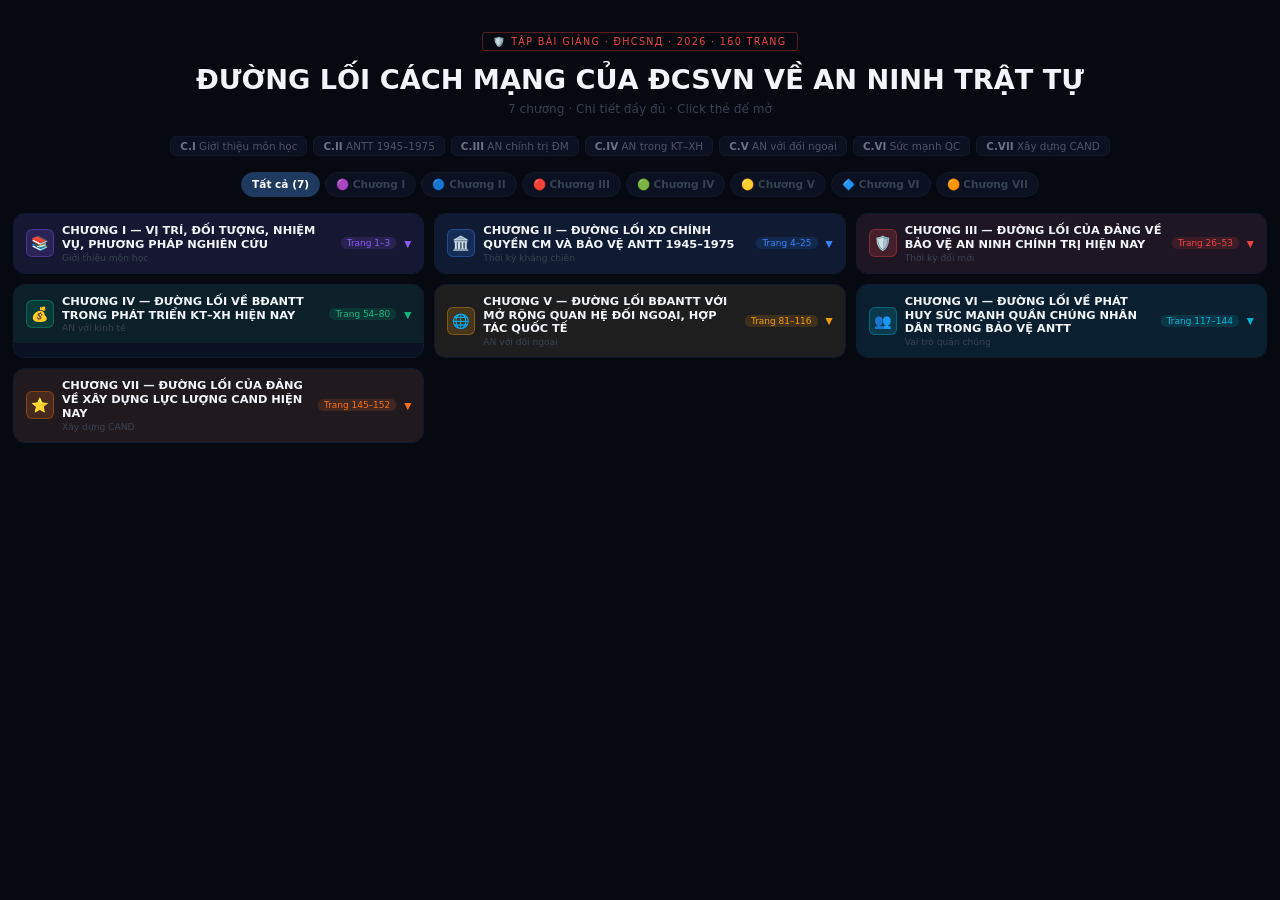
==== commit 10a30acc: "Update dlcm.html" ====
--- a/data/dlcm.html
+++ b/data/dlcm.html
@@ -1,4 +1,3 @@
-cat > /mnt/user-data/outputs/mindmap-dlcm-antt.html << 'HTMLEOF'
 <!DOCTYPE html>
 <html lang="vi">
 <head>
@@ -454,6 +453,4 @@
 });
 </script>
 </body>
-</html>
-HTMLEOF
-echo "Done — $(wc -c < /mnt/user-data/outputs/mindmap-dlcm-antt.html) bytes"+</html>
